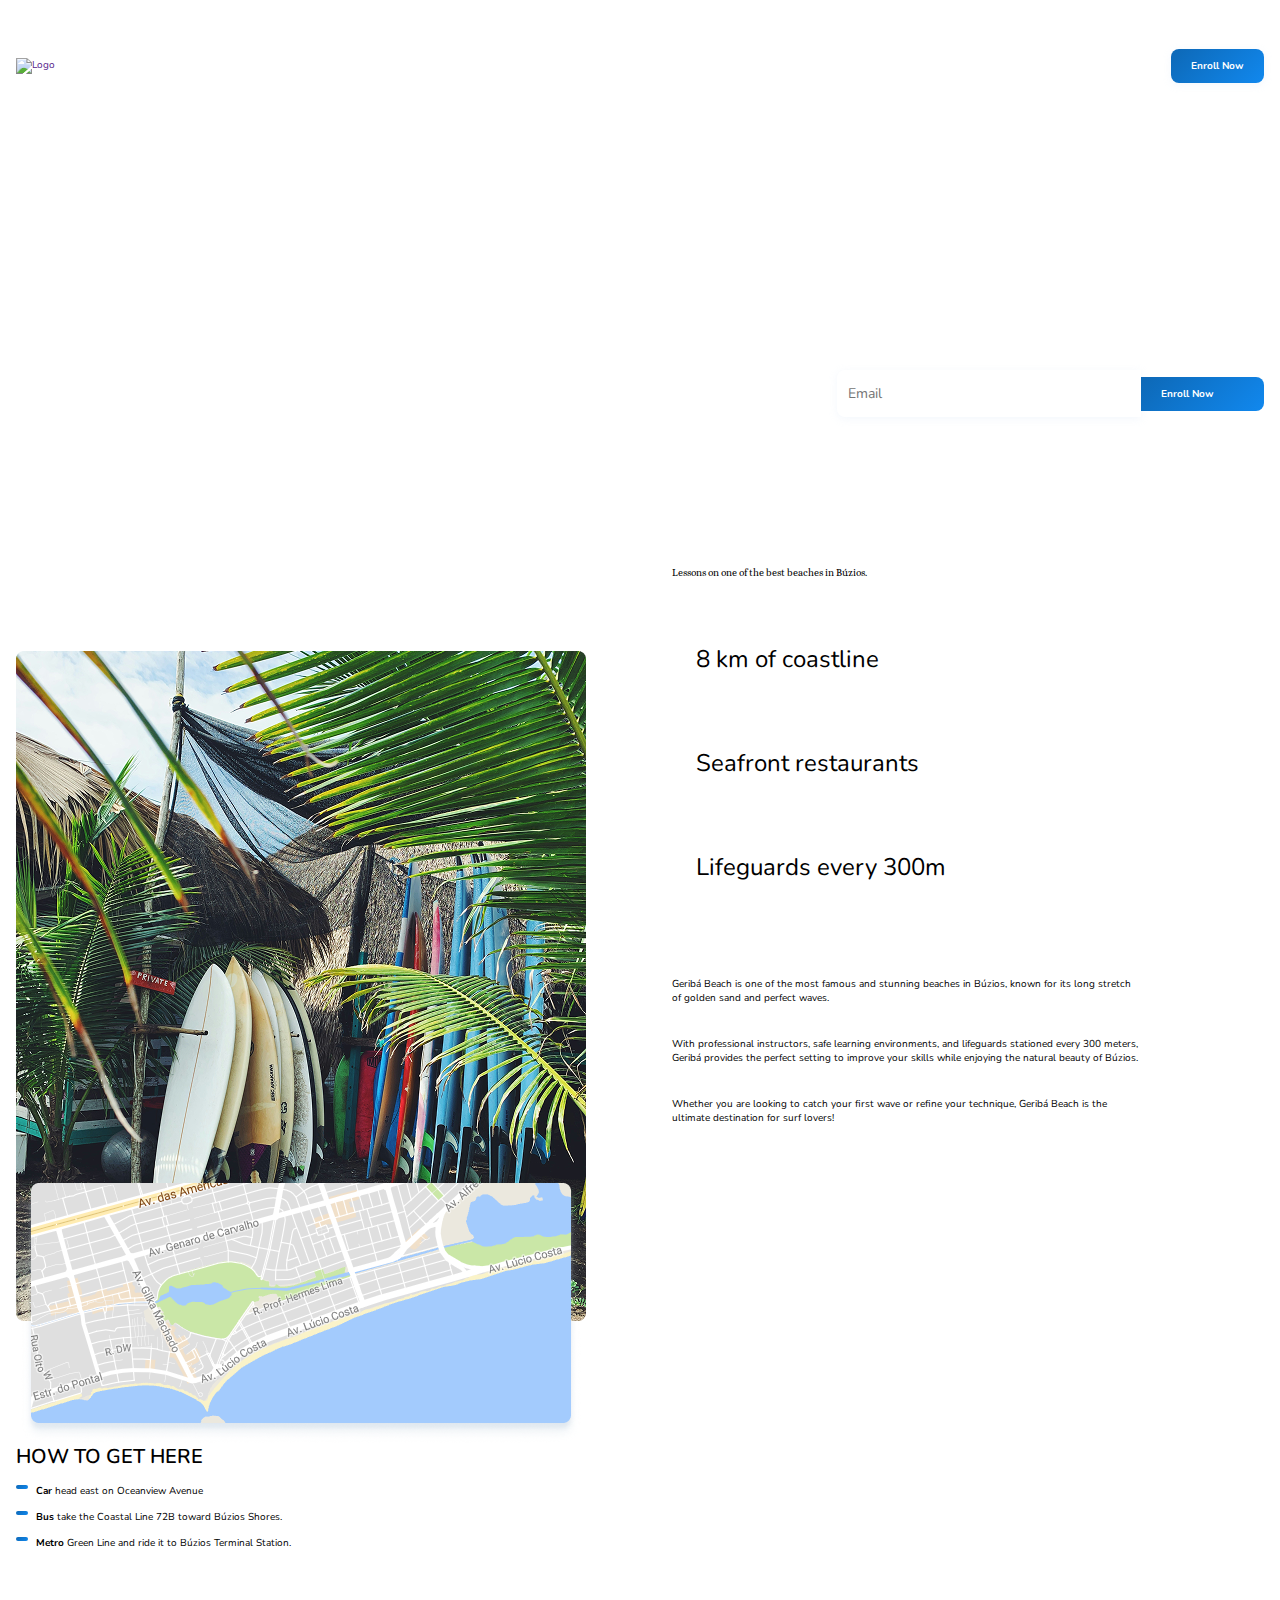
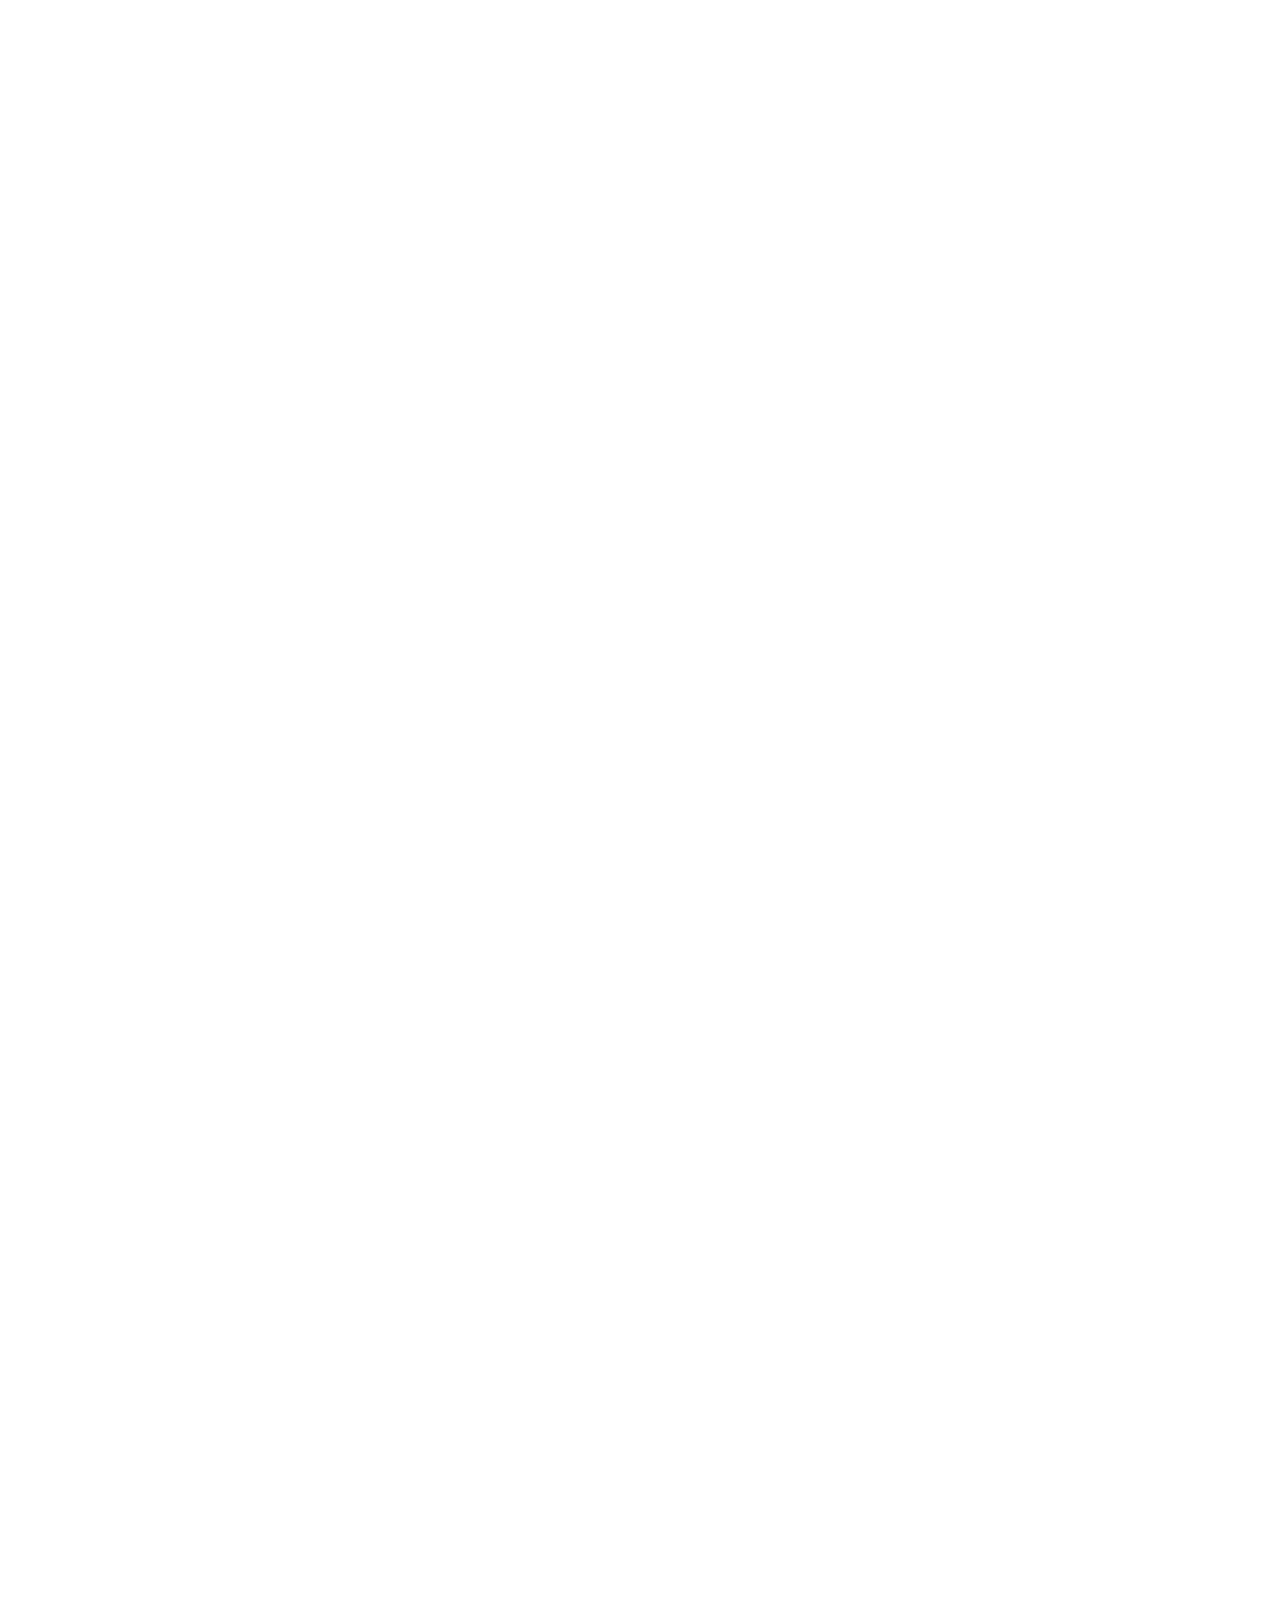
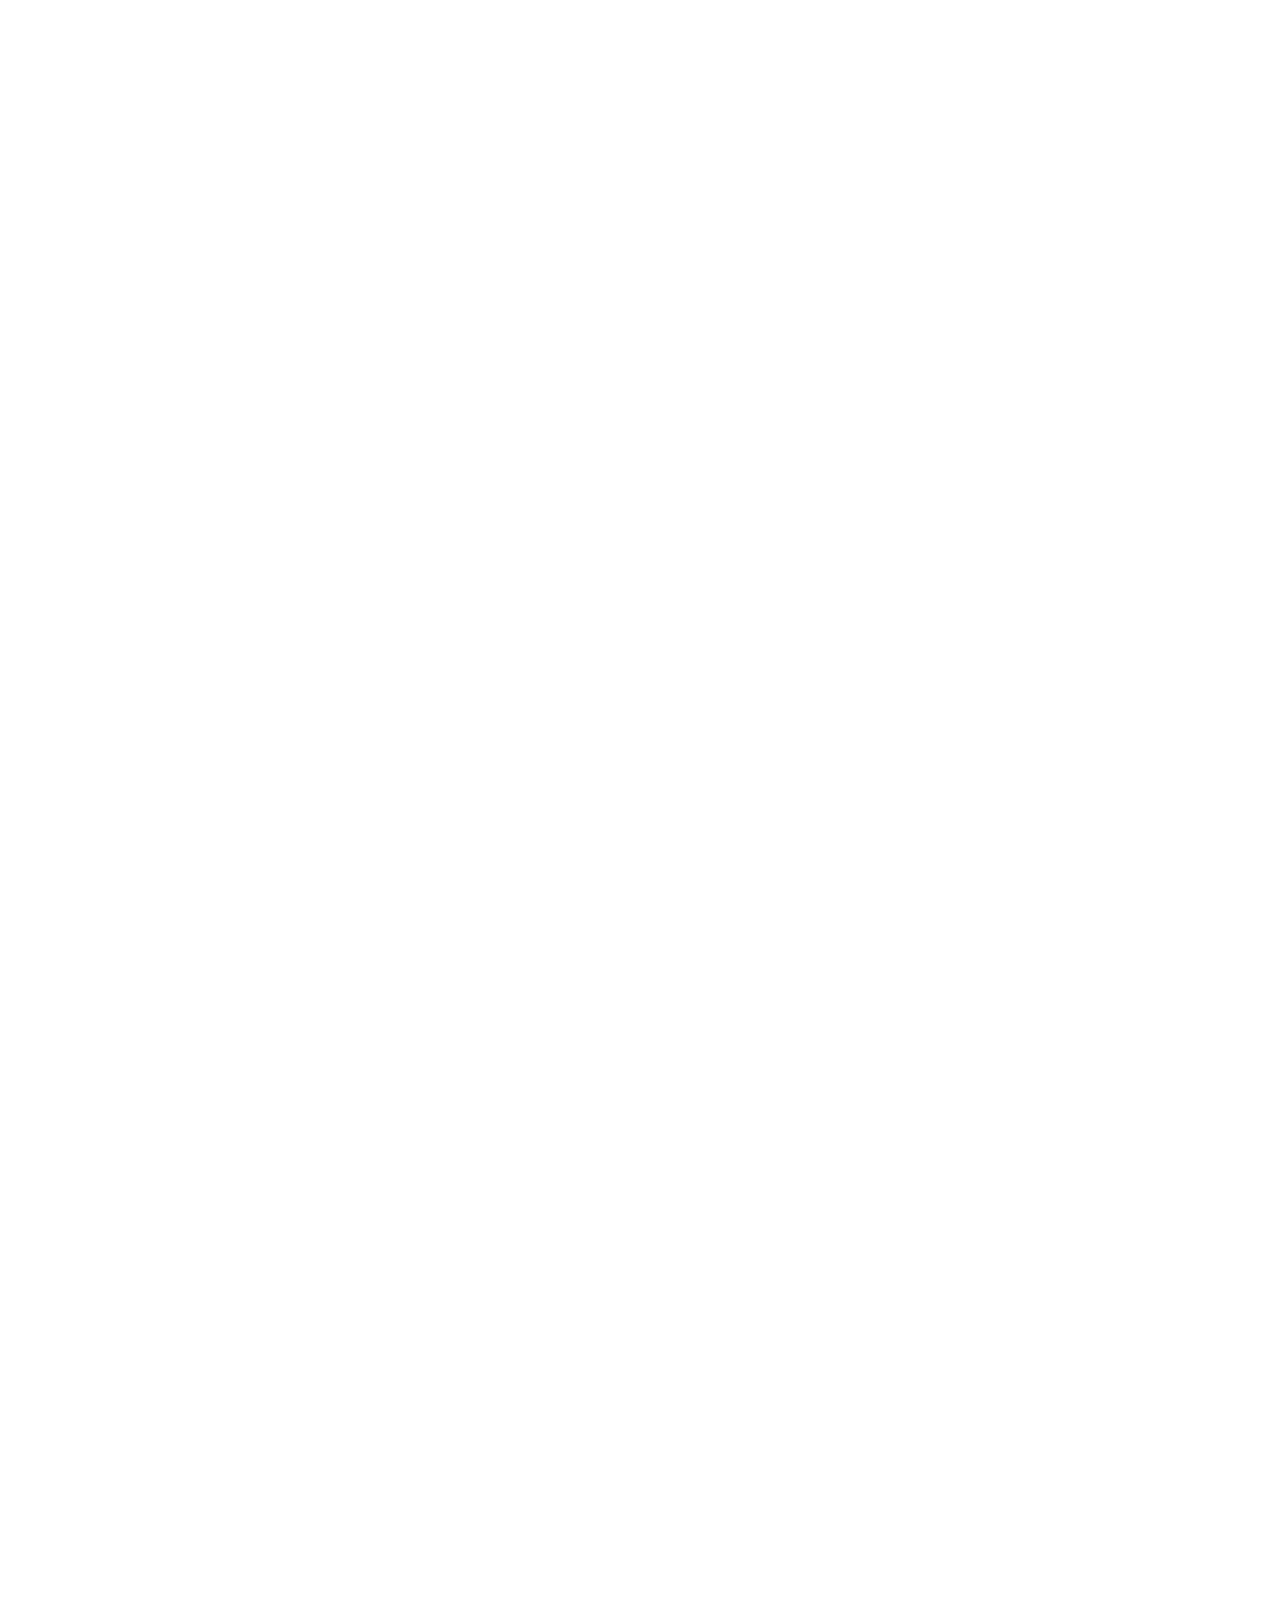
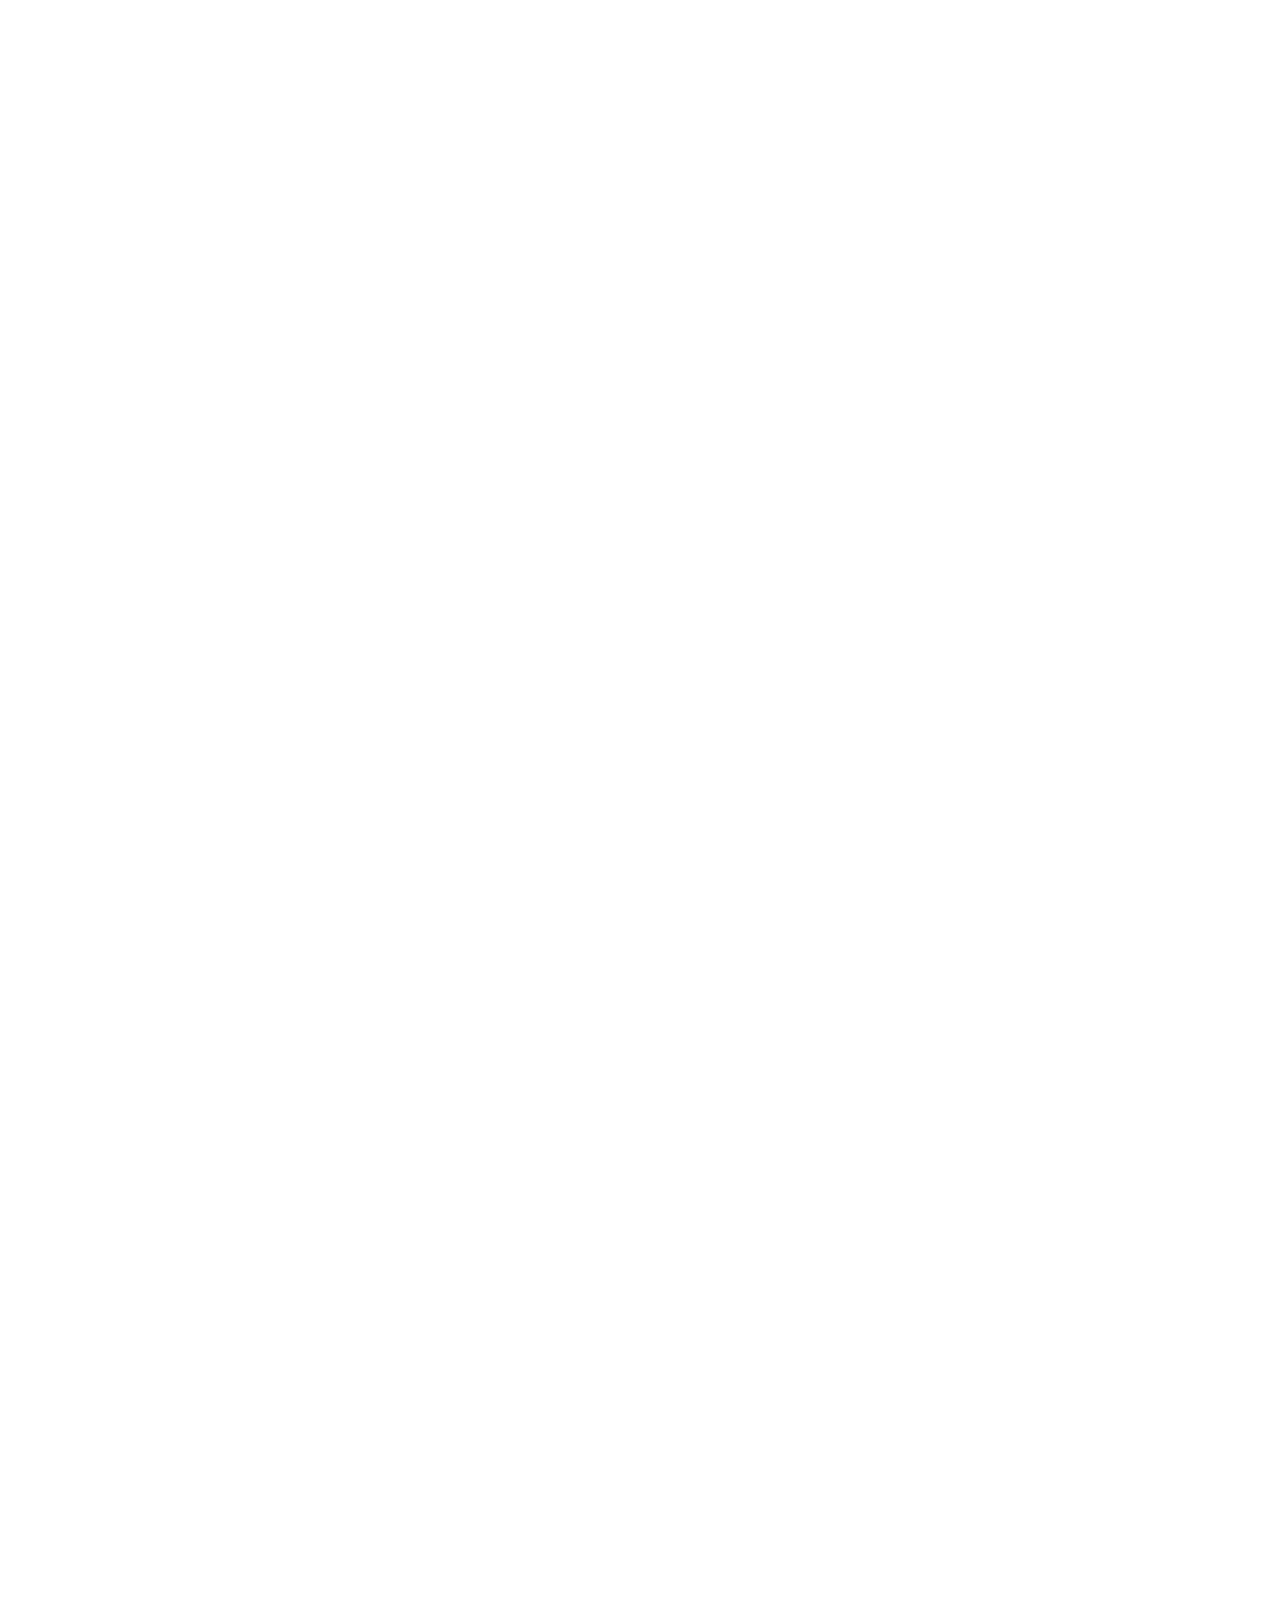
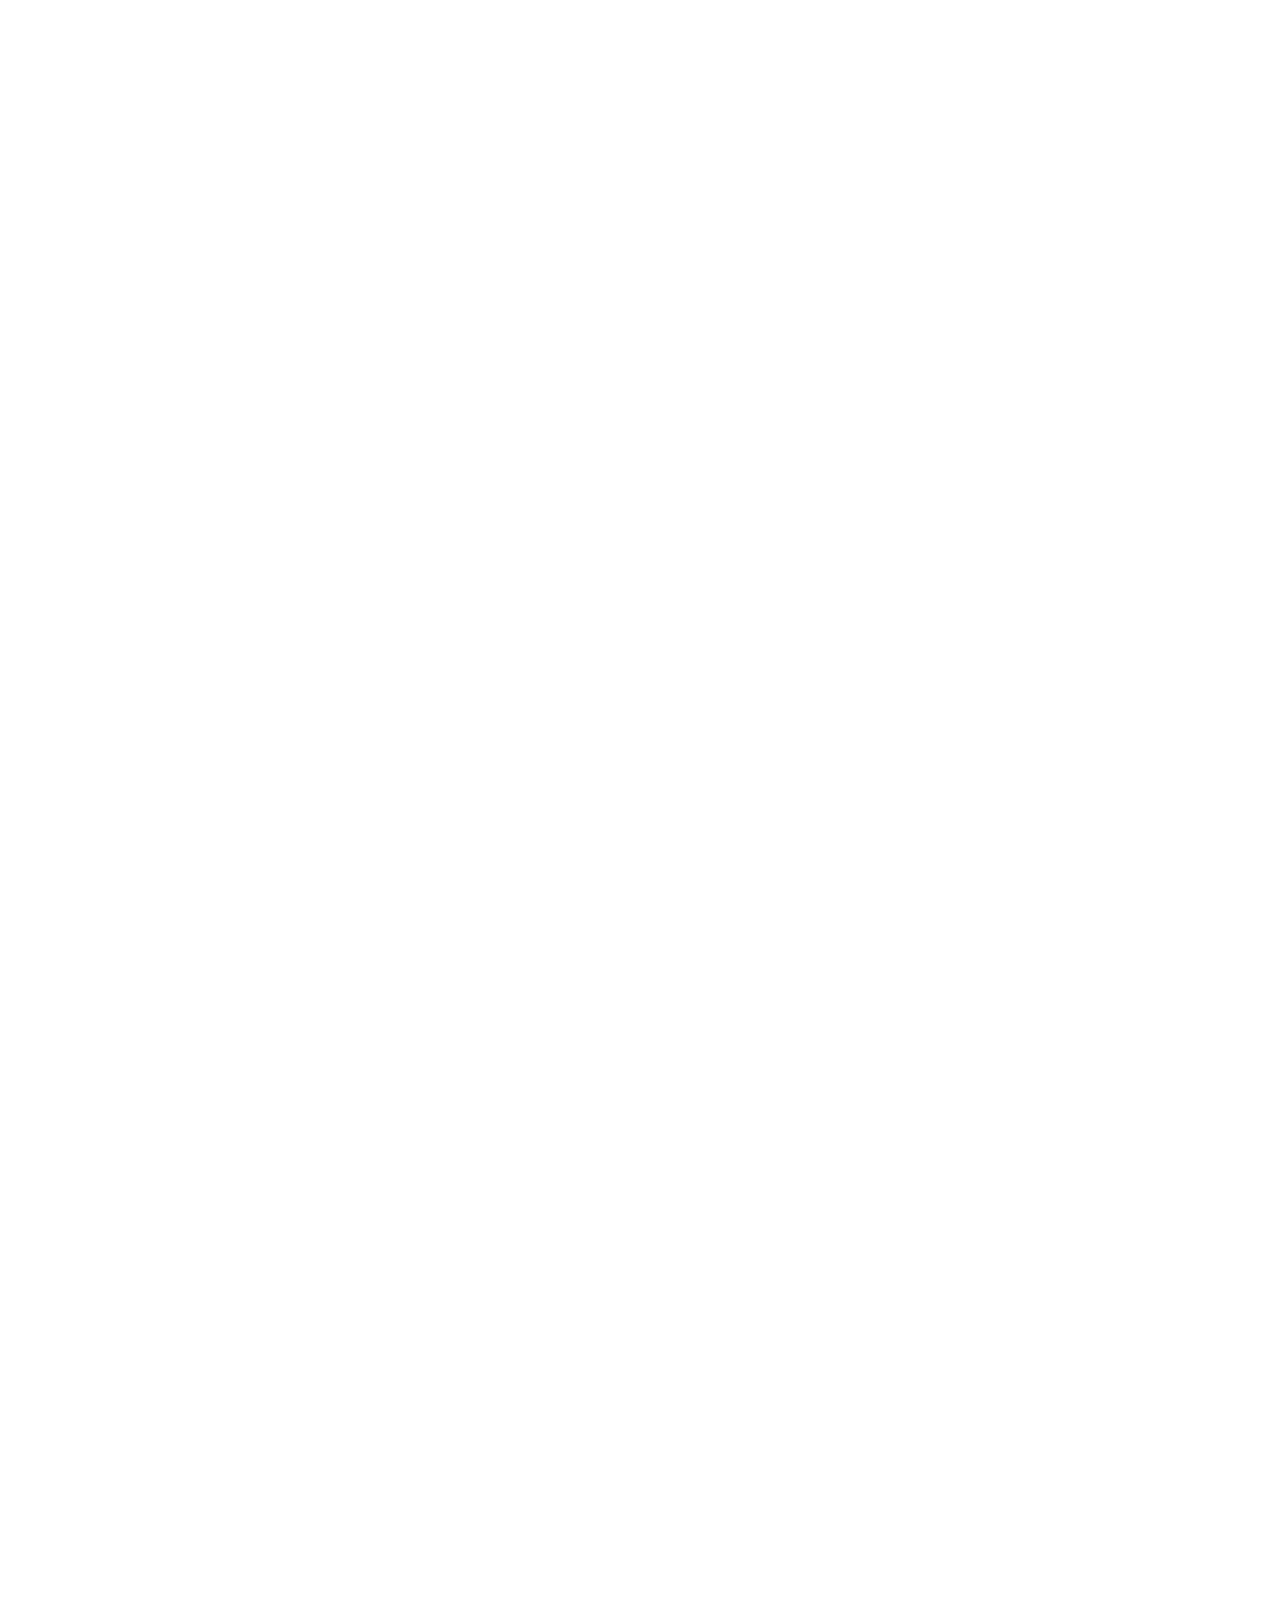
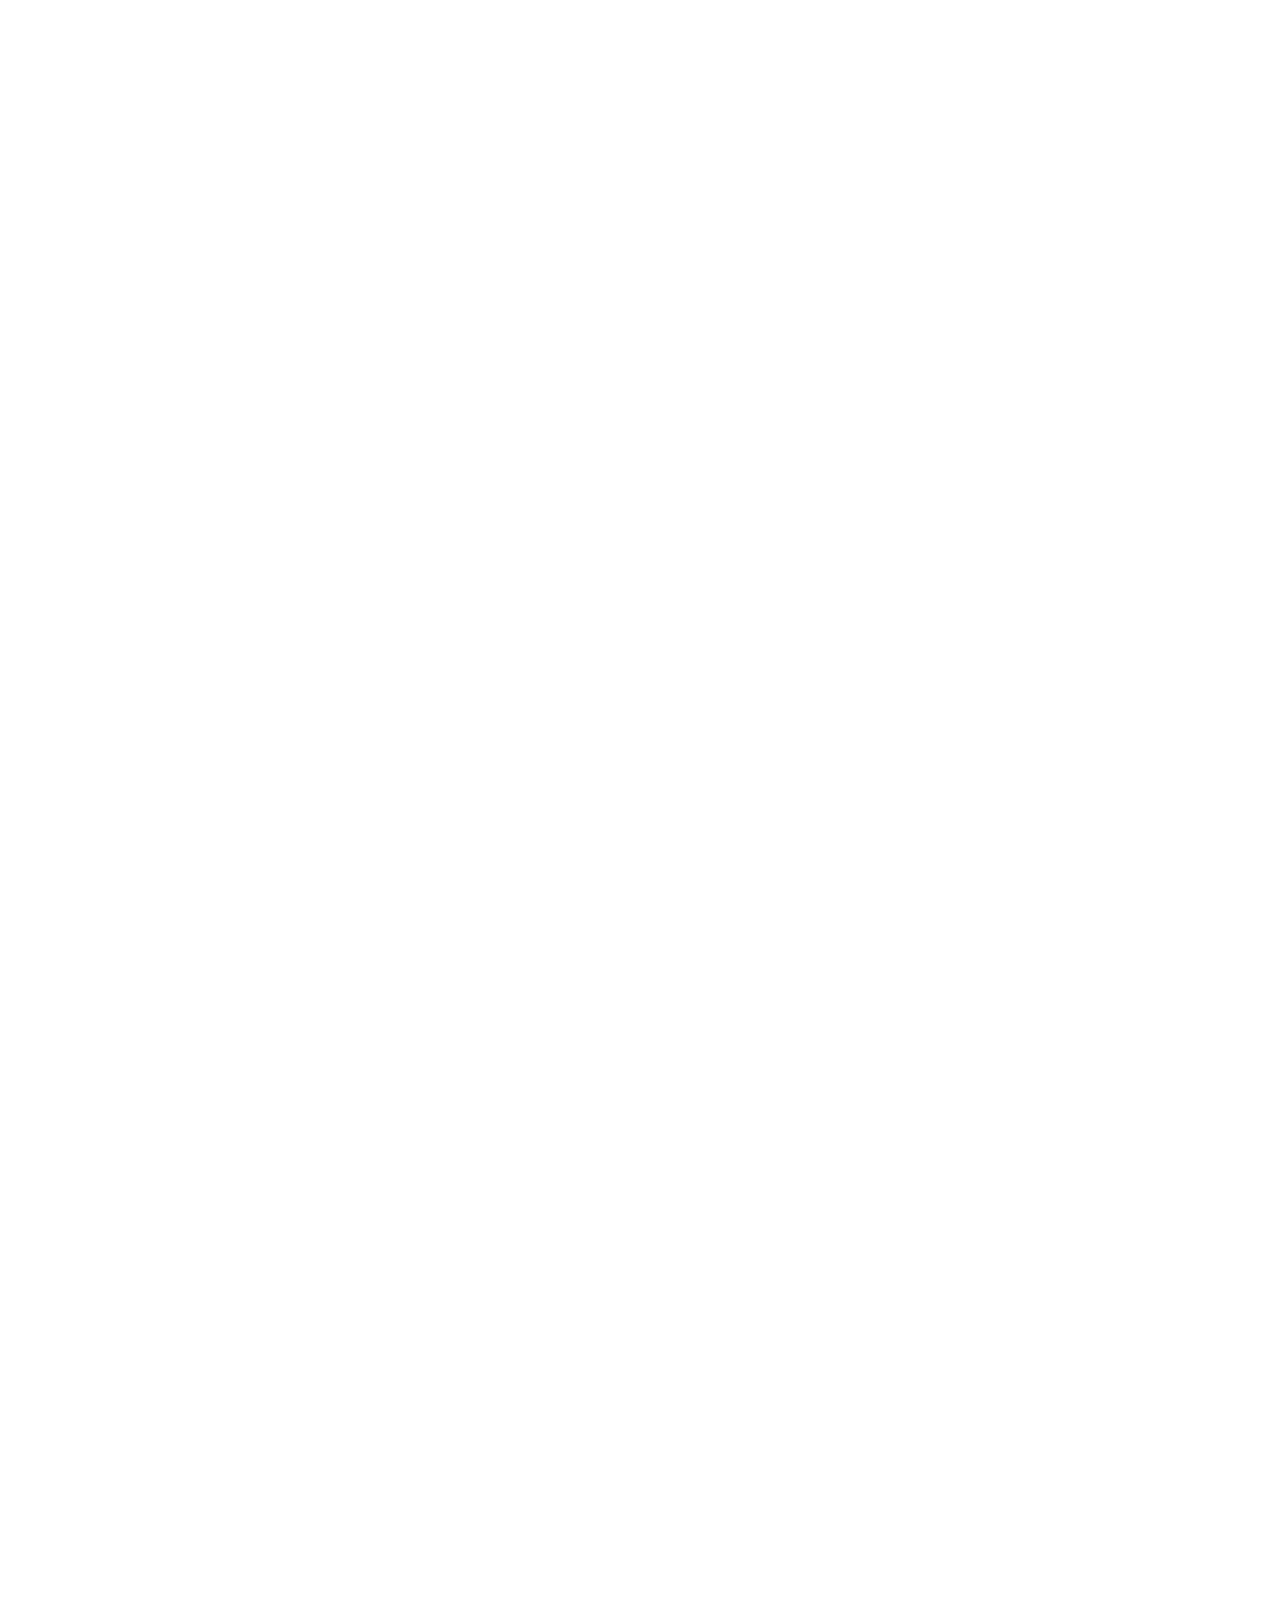
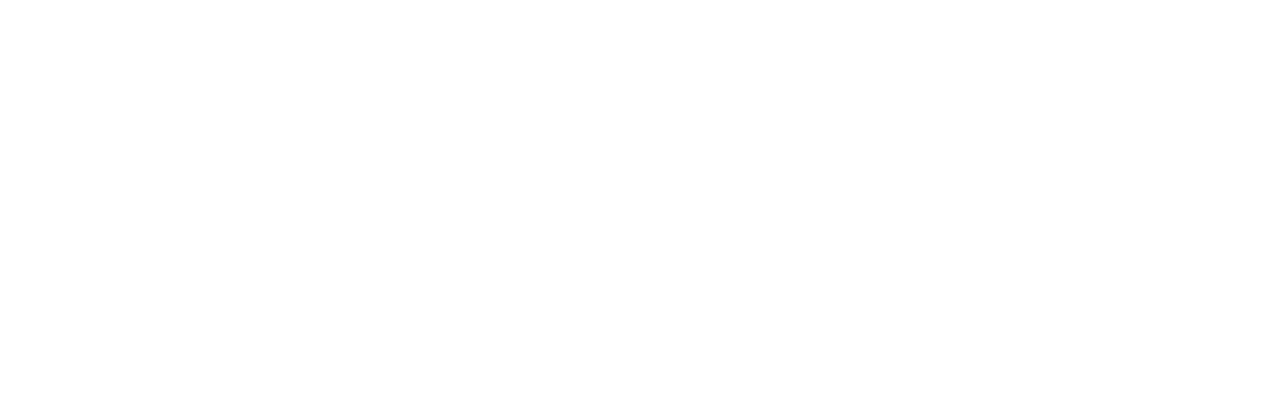
==== index.html @ 8f2e53b7 "some updates and building sections" ====
<!DOCTYPE html>
<html lang="en">

<head>
    <meta charset="UTF-8">
    <meta name="viewport" content="width=device-width, initial-scale=1.0">
    <title>SurfNest | Surf School</title>
    <link rel="preconnect" href="https://fonts.googleapis.com">
    <link rel="preconnect" href="https://fonts.gstatic.com" crossorigin>
    <link href="https://fonts.googleapis.com/css2?family=Alice&family=Nunito:ital,wght@0,200..1000;1,200..1000&display=swap" rel="stylesheet">
    <link rel="shortcut icon" href="./img/logo-only.svg" type="image/x-icon">
    <link rel="stylesheet" href="./css/style.css">
</head>

<body>
    <header>
        <div class="opn-close-bg">
            <p class="opn-close-time pdn container">Lessons at Geriba beach from Friday to Sunday, 6:00 AM to 2:00 PM</p>
        </div>
        <div class="header">
            <div class="container menu-flex">
                <a href=""><img src="./img/logo.svg" alt="Logo"></a>
                <nav class="nav">
                    <button data-menu="button" aria-expanded="false" aria-controls="menu"></button>
                    <ul data-menu="list" id="menu" class="nav-list">
                        <li><a class="nav-link" href="">Beach</a></li>
                        <li><a class="nav-link" href="">Lessons</a></li>
                        <li><a class="nav-link" href="">Contact</a></li>
                        <li><a class="btn" href="">Enroll Now</a></li>
                    </ul>
                </nav>
            </div>
        </div>
    </header>
    <main>
        <section class="bg">
            <div class="container cta pdn">
                <div>
                    <h1 class="xl-cta">Surf School</h1>
                </div>
                <div class="cta-enroll">
                    <input class="input" type="text" placeholder="Email">
                    <button class="cta-btn">Enroll Now</button>
                </div>
            </div>
        </section>

        <section>
            <div class="main container pdn">
                <div class="location">
                    <img src="./img/location.png" alt="Some boards">
                    <span class="direction">How to Get Here</span>
                    <ul class="way-to-go">
                        <li><span class="bold">Car</span> head east on Oceanview Avenue</li>
                        <li><span class="bold">Bus</span> take the Coastal Line 72B toward Búzios Shores.</li>
                        <li><span class="bold">Metro</span> Green Line and ride it to Búzios Terminal Station.</li>
                    </ul>
                </div>

                <div class="content">
                    <h2 class="xl-content"><span class="xl-dec">Lessons</span> on one of the best beaches in <span class="xl-dec">Búzios</span>.</h2>
                    <ul class="way-to-go gap">
                        <li class="list-icon">8 km of coastline</li>
                        <li class="list-icon">Seafront restaurants</li>
                        <li class="list-icon">Lifeguards every 300m</li>
                    </ul>
                    <p class="content-p">Geribá Beach is one of the most famous and stunning beaches in Búzios, known for its long stretch of golden sand and perfect waves.</p>

                    <p class="content-p"> With professional instructors, safe learning environments, and lifeguards stationed every 300 meters, Geribá provides the perfect setting to improve your skills while enjoying the natural beauty of Búzios.</p>

                    <p class="content-p">Whether you are looking to catch your first wave or refine your technique, Geribá Beach is the ultimate destination for surf lovers! </p>
                </div>

            </div>
        </section>
    </main>

    <script src="./javaScript/script.js"></script>
</body>

</html>
---- css/style.css ----
@import url("./root.css");
@import url("./global.css");
@import url("./header.css");
@import url("./cta.css");
@import url("./main.css");
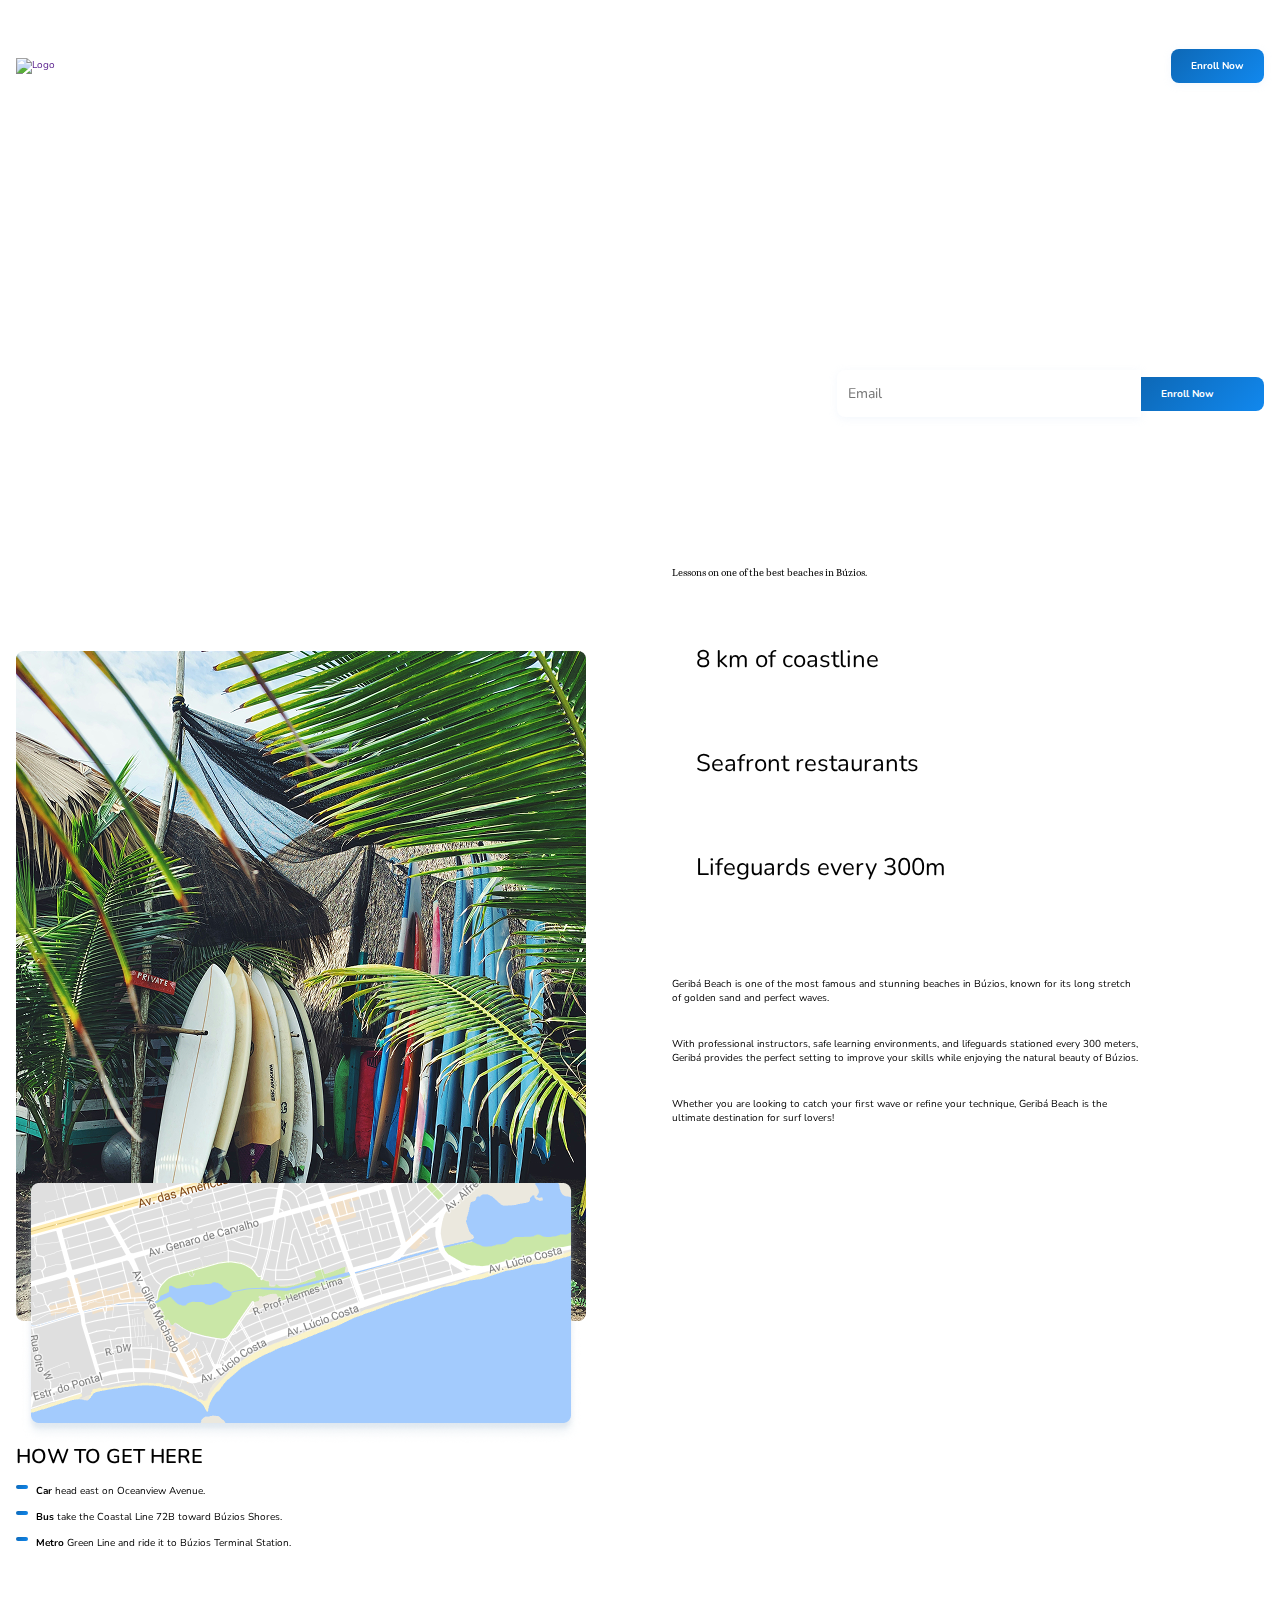
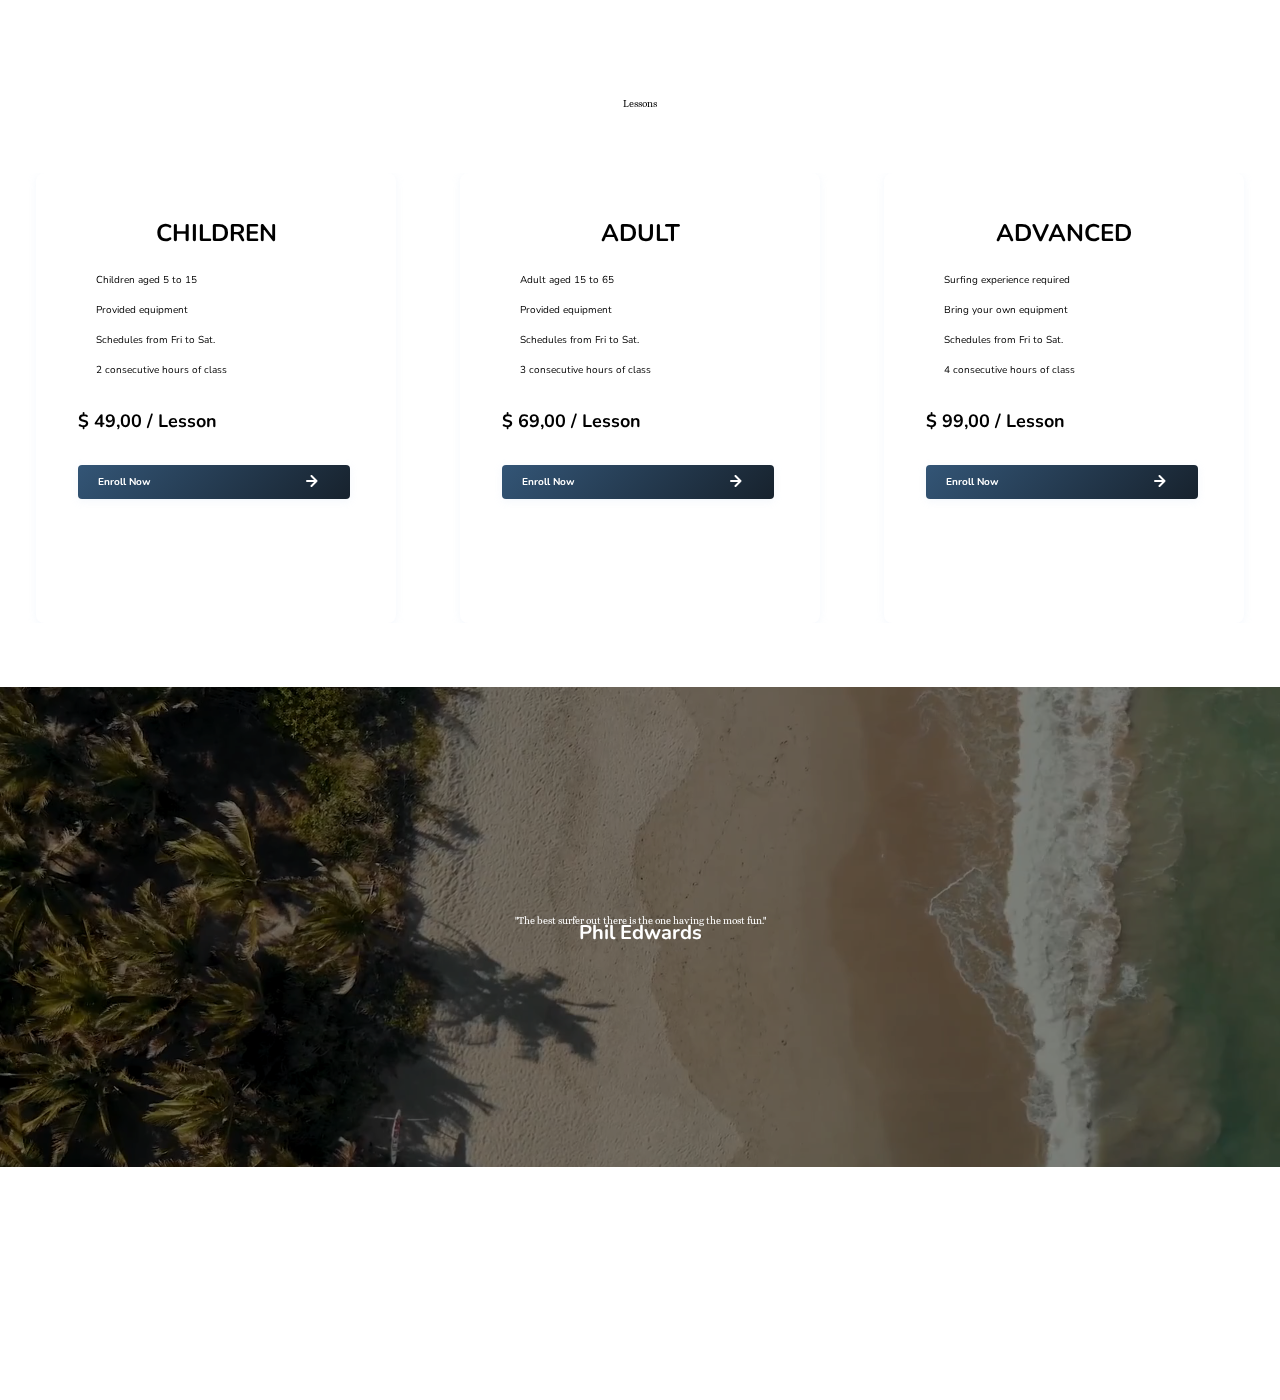
==== commit 001287bf: "some updates and building sections" ====
--- a/index.html
+++ b/index.html
@@ -51,7 +51,7 @@
                     <img src="./img/location.png" alt="Some boards">
                     <span class="direction">How to Get Here</span>
                     <ul class="way-to-go">
-                        <li><span class="bold">Car</span> head east on Oceanview Avenue</li>
+                        <li><span class="bold">Car</span> head east on Oceanview Avenue.</li>
                         <li><span class="bold">Bus</span> take the Coastal Line 72B toward Búzios Shores.</li>
                         <li><span class="bold">Metro</span> Green Line and ride it to Búzios Terminal Station.</li>
                     </ul>
@@ -73,6 +73,69 @@
 
             </div>
         </section>
+
+        <section class="sub-bg">
+            <h2 class="xl-sub pdn">Lessons</h2>
+            <div class="container sub pdn">
+
+                <div class="enroll-sub">
+                    <h4 class="m-sub">Children</h4>
+                    <ul class="list-sub">
+                        <li>Children aged 5 to 15</li>
+                        <li>Provided equipment</li>
+                        <li>Schedules from Fri to Sat.</li>
+                        <li>2 consecutive hours of class</li>
+                    </ul>
+                    <span class="price-sub">$ 49,00 / Lesson</span>
+                    <a class="btn-sub" href="">Enroll Now</a>
+                </div>
+
+                <div class="enroll-sub">
+                    <h4 class="m-sub">Adult</h4>
+                    <ul class="list-sub">
+                        <li>Adult aged 15 to 65</li>
+                        <li>Provided equipment</li>
+                        <li>Schedules from Fri to Sat.</li>
+                        <li>3 consecutive hours of class</li>
+                    </ul>
+                    <span class="price-sub">$ 69,00 / Lesson</span>
+                    <a class="btn-sub" href="">Enroll Now</a>
+                </div>
+
+
+                <div class="enroll-sub">
+                    <h4 class="m-sub">Advanced</h4>
+                    <ul class="list-sub">
+                        <li>Surfing experience required</li>
+                        <li>Bring your own equipment</li>
+                        <li>Schedules from Fri to Sat.</li>
+                        <li>4 consecutive hours of class</li>
+                    </ul>
+                    <span class="price-sub">$ 99,00 / Lesson</span>
+                    <a class="btn-sub" href="">Enroll Now</a>
+                </div>
+
+            </div>
+        </section>
+
+        <section class="video">
+            <div class="message">
+                <blockquote class="message-p">
+                    "The best surfer out there is the one having the most fun."
+                    <footer class="autor">
+                        Phil Edwards
+                    </footer>
+                </blockquote>
+            </div>
+            <div class="bg-video">
+                <video class="video-content" autoplay muted loop>
+                    <source src="./img/wave-bg.mp4" type="video/mp4">
+                    Your browser does not support the video tag.
+                </video>
+        </section>
+
+
+
     </main>
 
     <script src="./javaScript/script.js"></script>
--- a/css/style.css
+++ b/css/style.css
@@ -3,3 +3,5 @@
 @import url("./header.css");
 @import url("./cta.css");
 @import url("./main.css");
+@import url("./sub.css");
+@import url("./video.css");
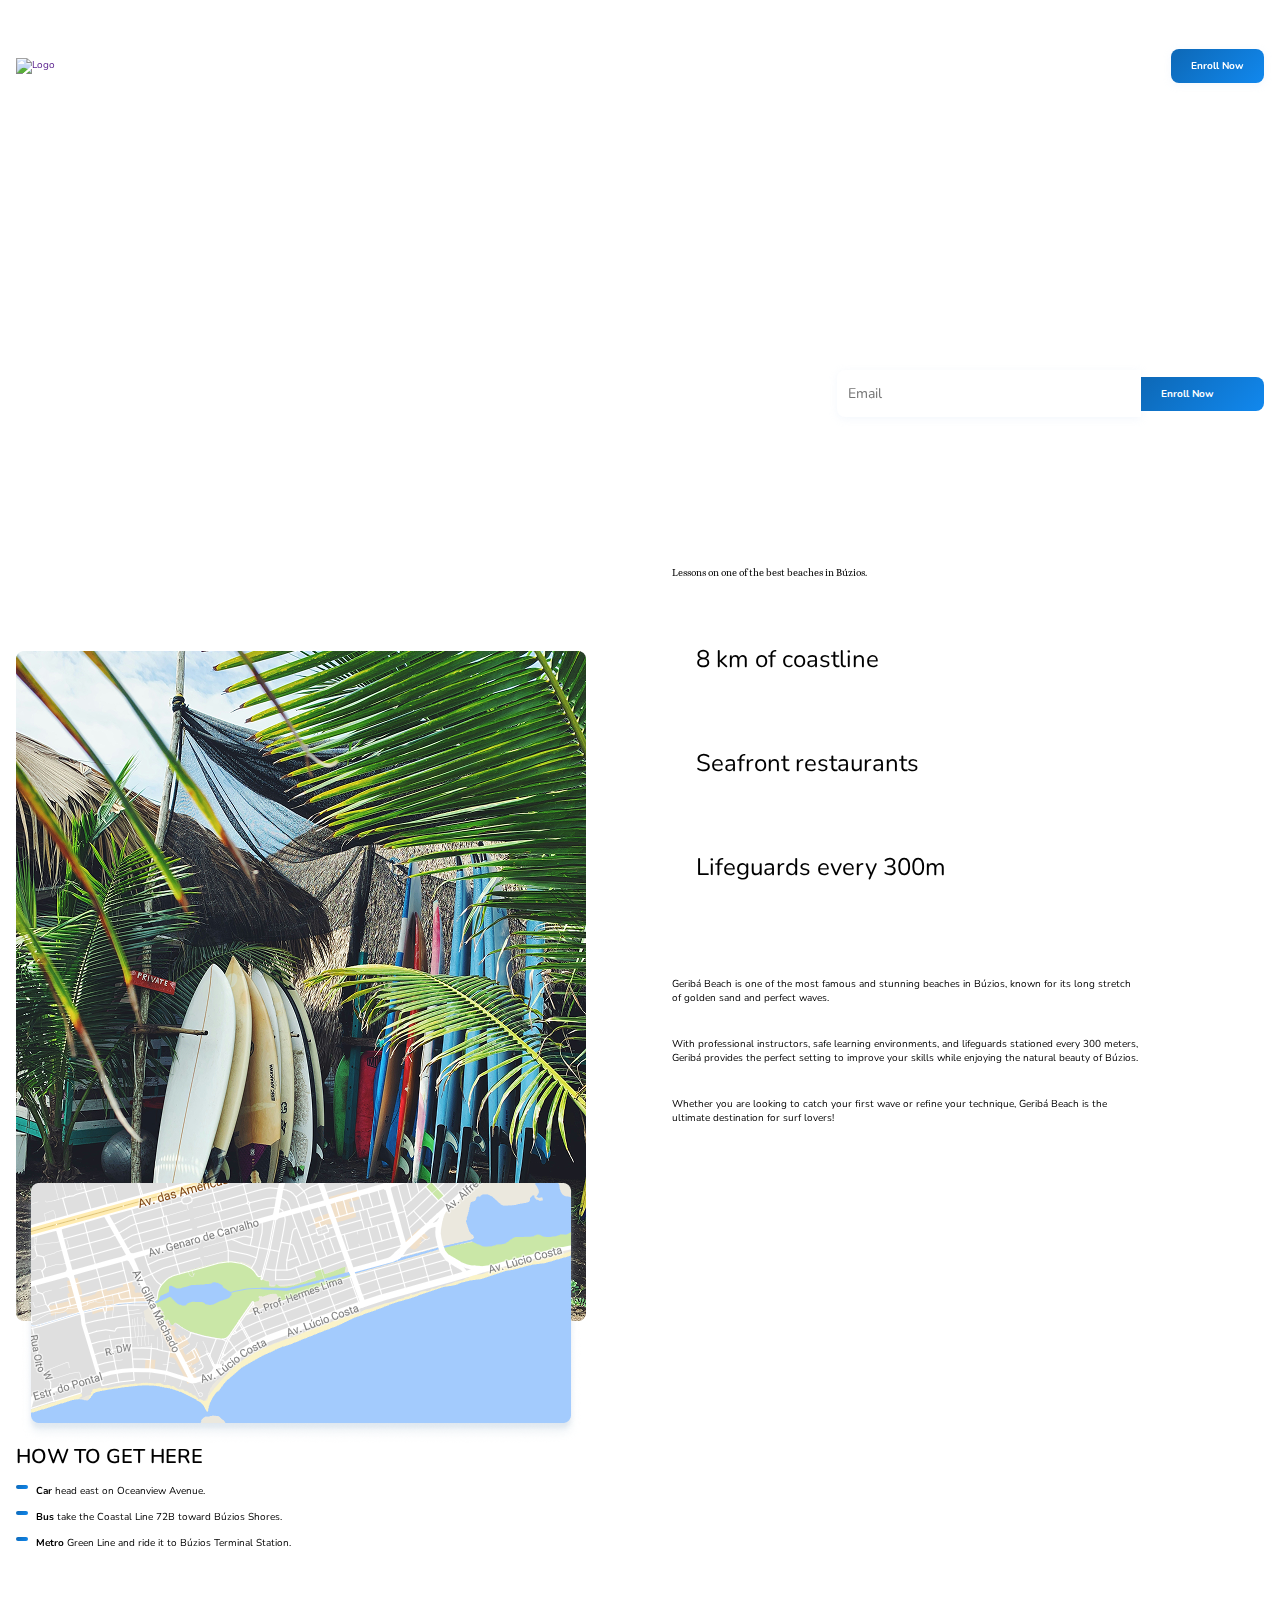
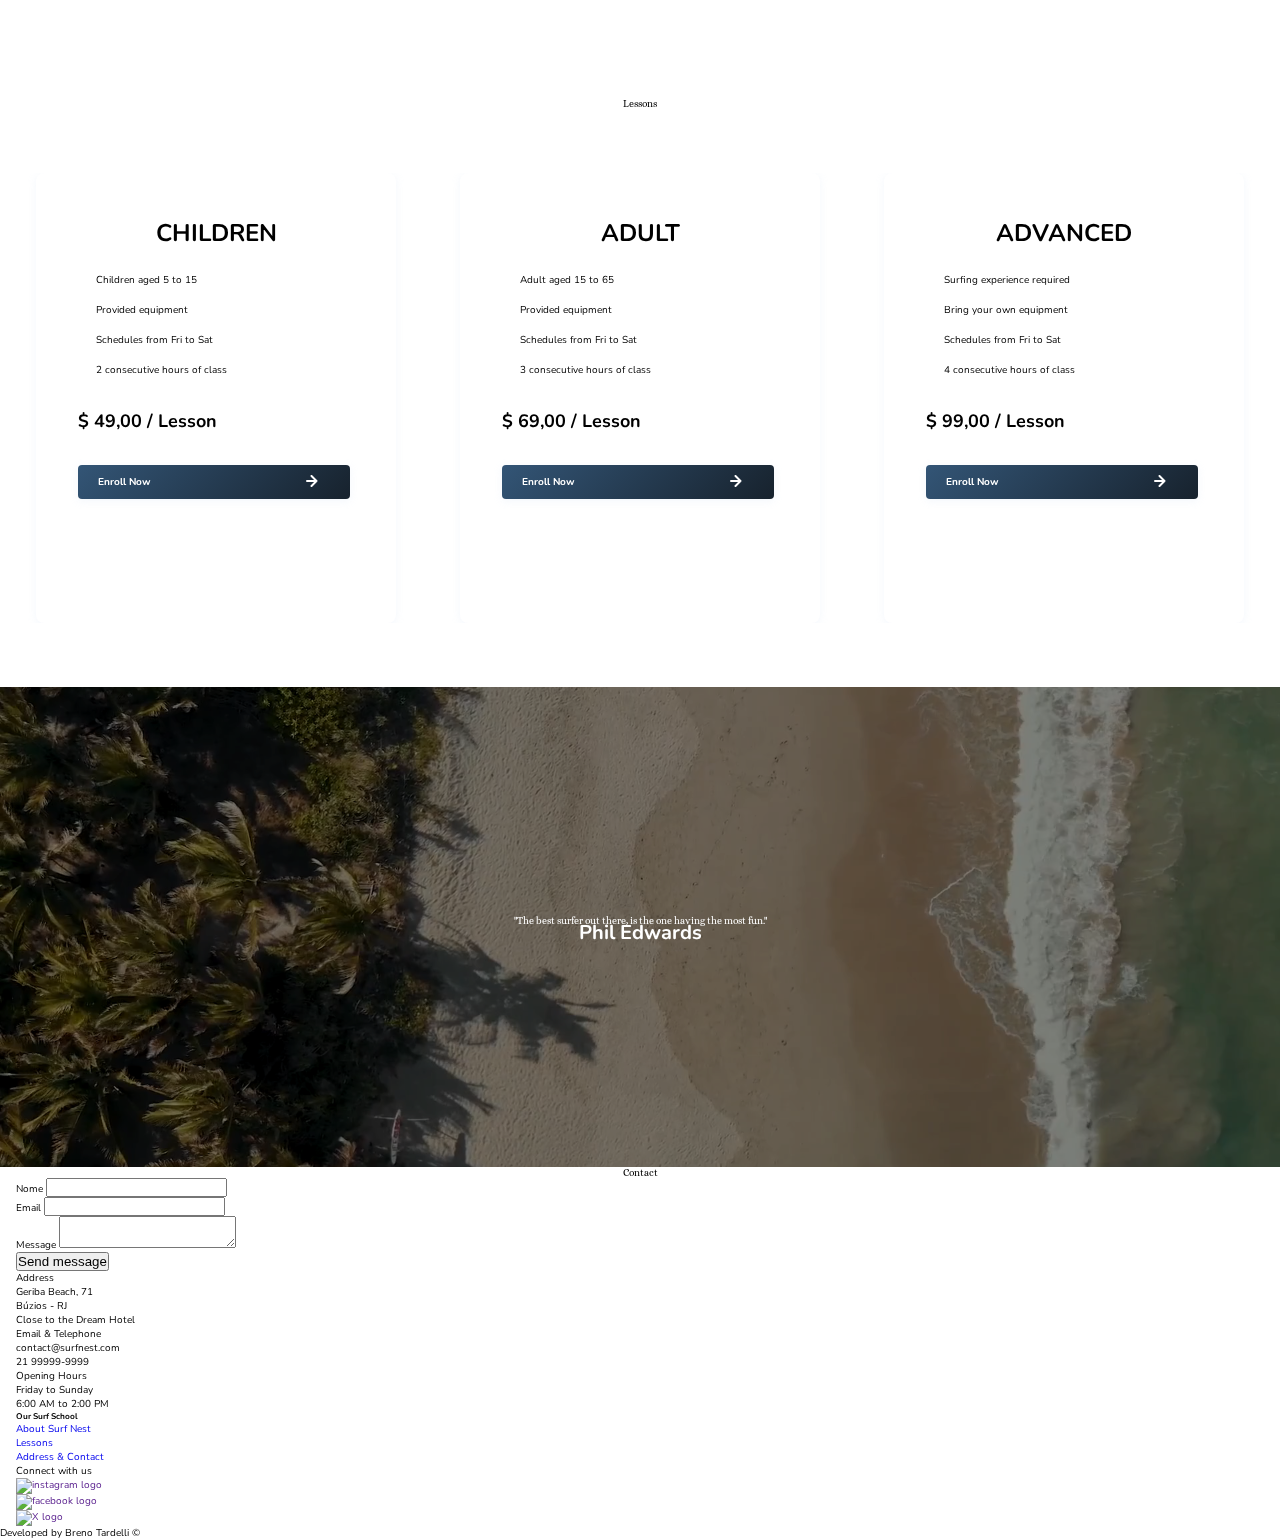
==== commit 282d12e0: "footer nav updated" ====
--- a/index.html
+++ b/index.html
@@ -20,12 +20,12 @@
         <div class="header">
             <div class="container menu-flex">
                 <a href=""><img src="./img/logo.svg" alt="Logo"></a>
-                <nav class="nav">
-                    <button data-menu="button" aria-expanded="false" aria-controls="menu"></button>
-                    <ul data-menu="list" id="menu" class="nav-list">
-                        <li><a class="nav-link" href="">Beach</a></li>
-                        <li><a class="nav-link" href="">Lessons</a></li>
-                        <li><a class="nav-link" href="">Contact</a></li>
+                <nav class="nav js-menu">
+                    <button class="btn-hamb"></button>
+                    <ul id="menu" class="nav-list">
+                        <li><a class="nav-link" href="#beach">Beach</a></li>
+                        <li><a class="nav-link" href="#lessons">Lessons</a></li>
+                        <li><a class="nav-link" href="#contact">Contact</a></li>
                         <li><a class="btn" href="">Enroll Now</a></li>
                     </ul>
                 </nav>
@@ -57,7 +57,7 @@
                     </ul>
                 </div>
 
-                <div class="content">
+                <div class="content" id="beach">
                     <h2 class="xl-content"><span class="xl-dec">Lessons</span> on one of the best beaches in <span class="xl-dec">Búzios</span>.</h2>
                     <ul class="way-to-go gap">
                         <li class="list-icon">8 km of coastline</li>
@@ -74,7 +74,7 @@
             </div>
         </section>
 
-        <section class="sub-bg">
+        <section class="sub-bg" id="lessons">
             <h2 class="xl-sub pdn">Lessons</h2>
             <div class="container sub pdn">
 
@@ -83,7 +83,7 @@
                     <ul class="list-sub">
                         <li>Children aged 5 to 15</li>
                         <li>Provided equipment</li>
-                        <li>Schedules from Fri to Sat.</li>
+                        <li>Schedules from Fri to Sat</li>
                         <li>2 consecutive hours of class</li>
                     </ul>
                     <span class="price-sub">$ 49,00 / Lesson</span>
@@ -95,7 +95,7 @@
                     <ul class="list-sub">
                         <li>Adult aged 15 to 65</li>
                         <li>Provided equipment</li>
-                        <li>Schedules from Fri to Sat.</li>
+                        <li>Schedules from Fri to Sat</li>
                         <li>3 consecutive hours of class</li>
                     </ul>
                     <span class="price-sub">$ 69,00 / Lesson</span>
@@ -108,7 +108,7 @@
                     <ul class="list-sub">
                         <li>Surfing experience required</li>
                         <li>Bring your own equipment</li>
-                        <li>Schedules from Fri to Sat.</li>
+                        <li>Schedules from Fri to Sat</li>
                         <li>4 consecutive hours of class</li>
                     </ul>
                     <span class="price-sub">$ 99,00 / Lesson</span>
@@ -121,7 +121,7 @@
         <section class="video">
             <div class="message">
                 <blockquote class="message-p">
-                    "The best surfer out there is the one having the most fun."
+                    "The best surfer out there, is the one having the most fun."
                     <footer class="autor">
                         Phil Edwards
                     </footer>
@@ -134,9 +134,105 @@
                 </video>
         </section>
 
-
+        <section class="contact container pdn" id="contact">
+            <h2 class="xl-sub">Contact</h2>
+            <div class="contact-grid">
+
+                <div class="form">
+                    <form action="" id="form">
+
+                        <div class="margin-b">
+                            <label for="name">Nome</label>
+                            <input type="text" id="name" name="name" required>
+                        </div>
+
+                        <div class="margin-b">
+                            <label for="email">Email</label>
+                            <input type="email" id="email" name="email" required>
+                        </div>
+
+                        <div class="margin-b">
+                            <label for="message">Message</label>
+                            <textarea id="message" name="message" required></textarea>
+                        </div>
+                        <button class="btn-form" type="submit">Send message</button>
+                    </form>
+                </div>
+
+                <div class="info">
+
+                    <div class="contact-info">
+                        <p class="contact-p a-dec">Address</p>
+                        <ul class="contact-list">
+                            <li>Geriba Beach, 71</li>
+                            <li>Búzios - RJ</li>
+                            <li>Close to the Dream Hotel</li>
+                        </ul>
+                    </div>
+
+
+
+                    <div class="contact-info">
+                        <p class="contact-p e-dec">Email & Telephone</p>
+                        <ul class="contact-list">
+                            <li>contact@surfnest.com</li>
+                            <li>21 99999-9999</li>
+                        </ul>
+                    </div>
+
+
+                    <div class="contact-info">
+                        <p class="contact-p t-dec">Opening Hours</p>
+                        <ul class="contact-list">
+                            <li>Friday to Sunday</li>
+                            <li>6:00 AM to 2:00 PM</li>
+                        </ul>
+                    </div>
+
+                </div>
+
+
+
+
+
+            </div>
+        </section>
 
     </main>
+
+    <footer class="footer-bg">
+        <div class="footer container pdn">
+
+            <div class="footer-desc">
+                <h5 class="desc-m">Our Surf School</h5>
+                <nav class="js-menu">
+                    <ul class="desc-flex">
+                        <li><a class="desc-link" href="#beach">About Surf Nest</a></li>
+                        <li><a class="desc-link" href="#lessons">Lessons</a></li>
+                        <li><a class="desc-link" href="#contact">Address & Contact</a></li>
+                    </ul>
+                </nav>
+            </div>
+
+
+
+            <div class="logos-flex">
+                <div>
+                    <p class="desc-m">Connect with us</p>
+                    <div class="logo-flex">
+                        <a href=""><img src="./img/insta.svg" alt="instagram logo"></a>
+                        <a href=""><img src="./img/meta.svg" alt="facebook logo"></a>
+                        <a href=""><img src="./img/x.svg" alt="X logo"></a>
+                    </div>
+                </div>
+            </div>
+
+        </div>
+        <div class="container dev-flex">
+            <a href=""><img src="./img/logo-footer.svg" alt=""></a>
+            <p class="dev-name">Developed by Breno Tardelli ©</p>
+        </div>
+    </footer>
 
     <script src="./javaScript/script.js"></script>
 </body>
--- a/css/style.css
+++ b/css/style.css
@@ -5,3 +5,4 @@
 @import url("./main.css");
 @import url("./sub.css");
 @import url("./video.css");
+@import url("./contact.css");
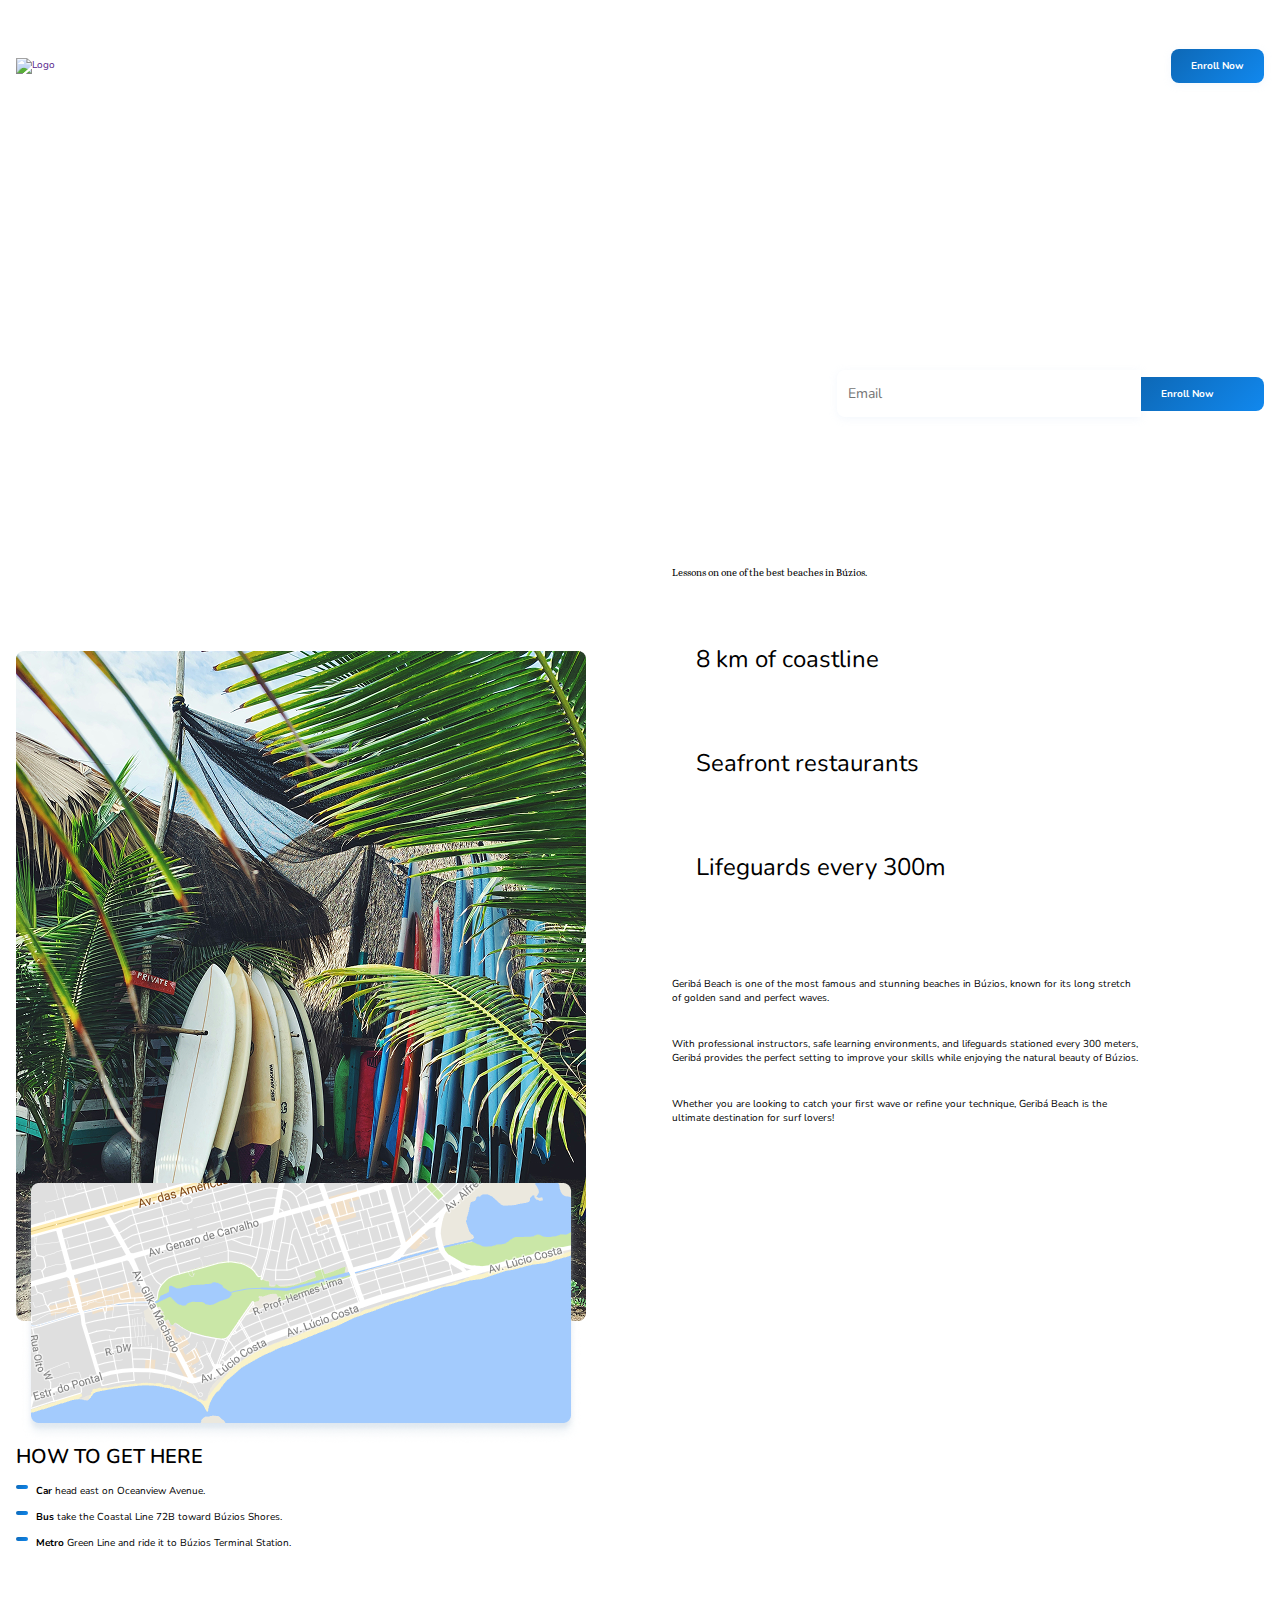
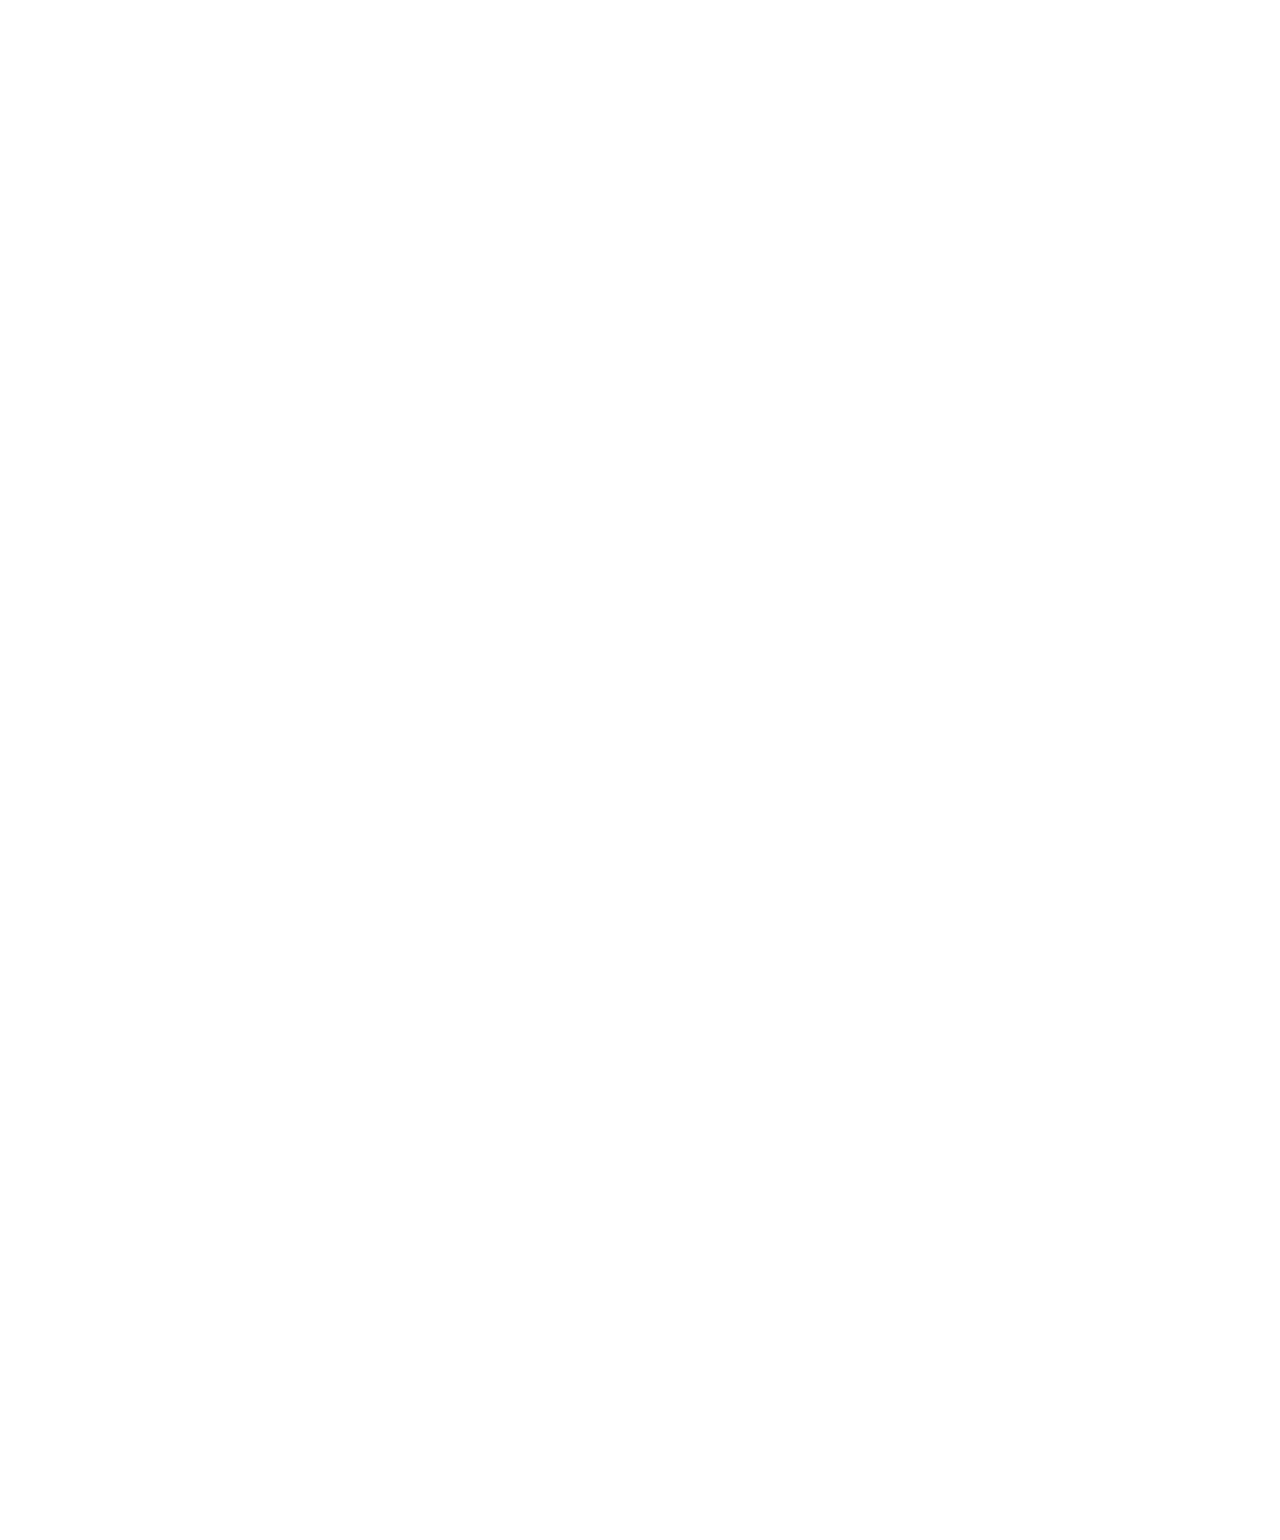
==== commit 2aba0895: "animation on scroll added" ====
--- a/index.html
+++ b/index.html
@@ -74,7 +74,7 @@
             </div>
         </section>
 
-        <section class="sub-bg" id="lessons">
+        <section class="sub-bg anima-scroll" id="lessons">
             <h2 class="xl-sub pdn">Lessons</h2>
             <div class="container sub pdn">
 
@@ -118,7 +118,7 @@
             </div>
         </section>
 
-        <section class="video">
+        <section class="video anima-scroll">
             <div class="message">
                 <blockquote class="message-p">
                     "The best surfer out there, is the one having the most fun."
@@ -128,13 +128,13 @@
                 </blockquote>
             </div>
             <div class="bg-video">
-                <video class="video-content" autoplay muted loop>
+                <video class="video-content" autoplay muted loop playsinline>
                     <source src="./img/wave-bg.mp4" type="video/mp4">
                     Your browser does not support the video tag.
                 </video>
         </section>
 
-        <section class="contact container pdn" id="contact">
+        <section class="contact container pdn anima-scroll" id="contact">
             <h2 class="xl-sub">Contact</h2>
             <div class="contact-grid">
 
@@ -200,7 +200,7 @@
 
     </main>
 
-    <footer class="footer-bg">
+    <footer class="footer-bg anima-scroll">
         <div class="footer container pdn">
 
             <div class="footer-desc">
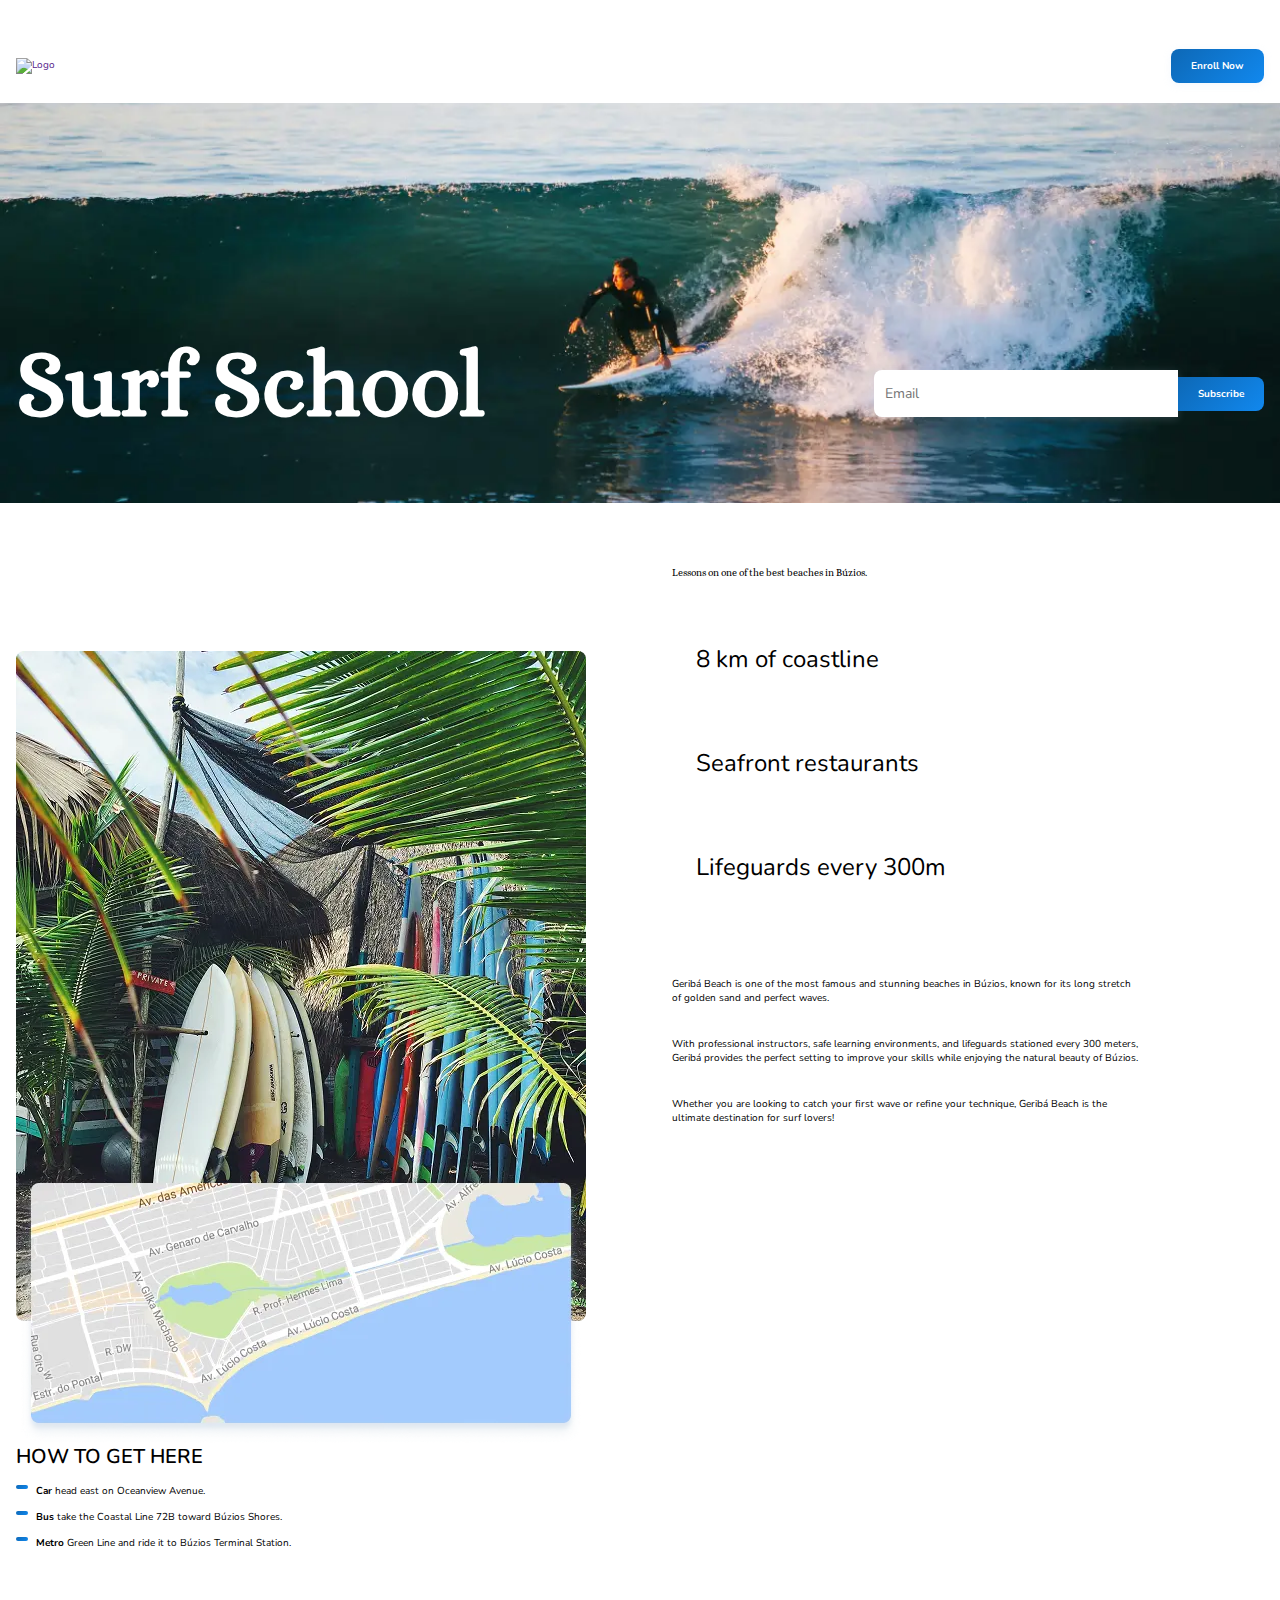
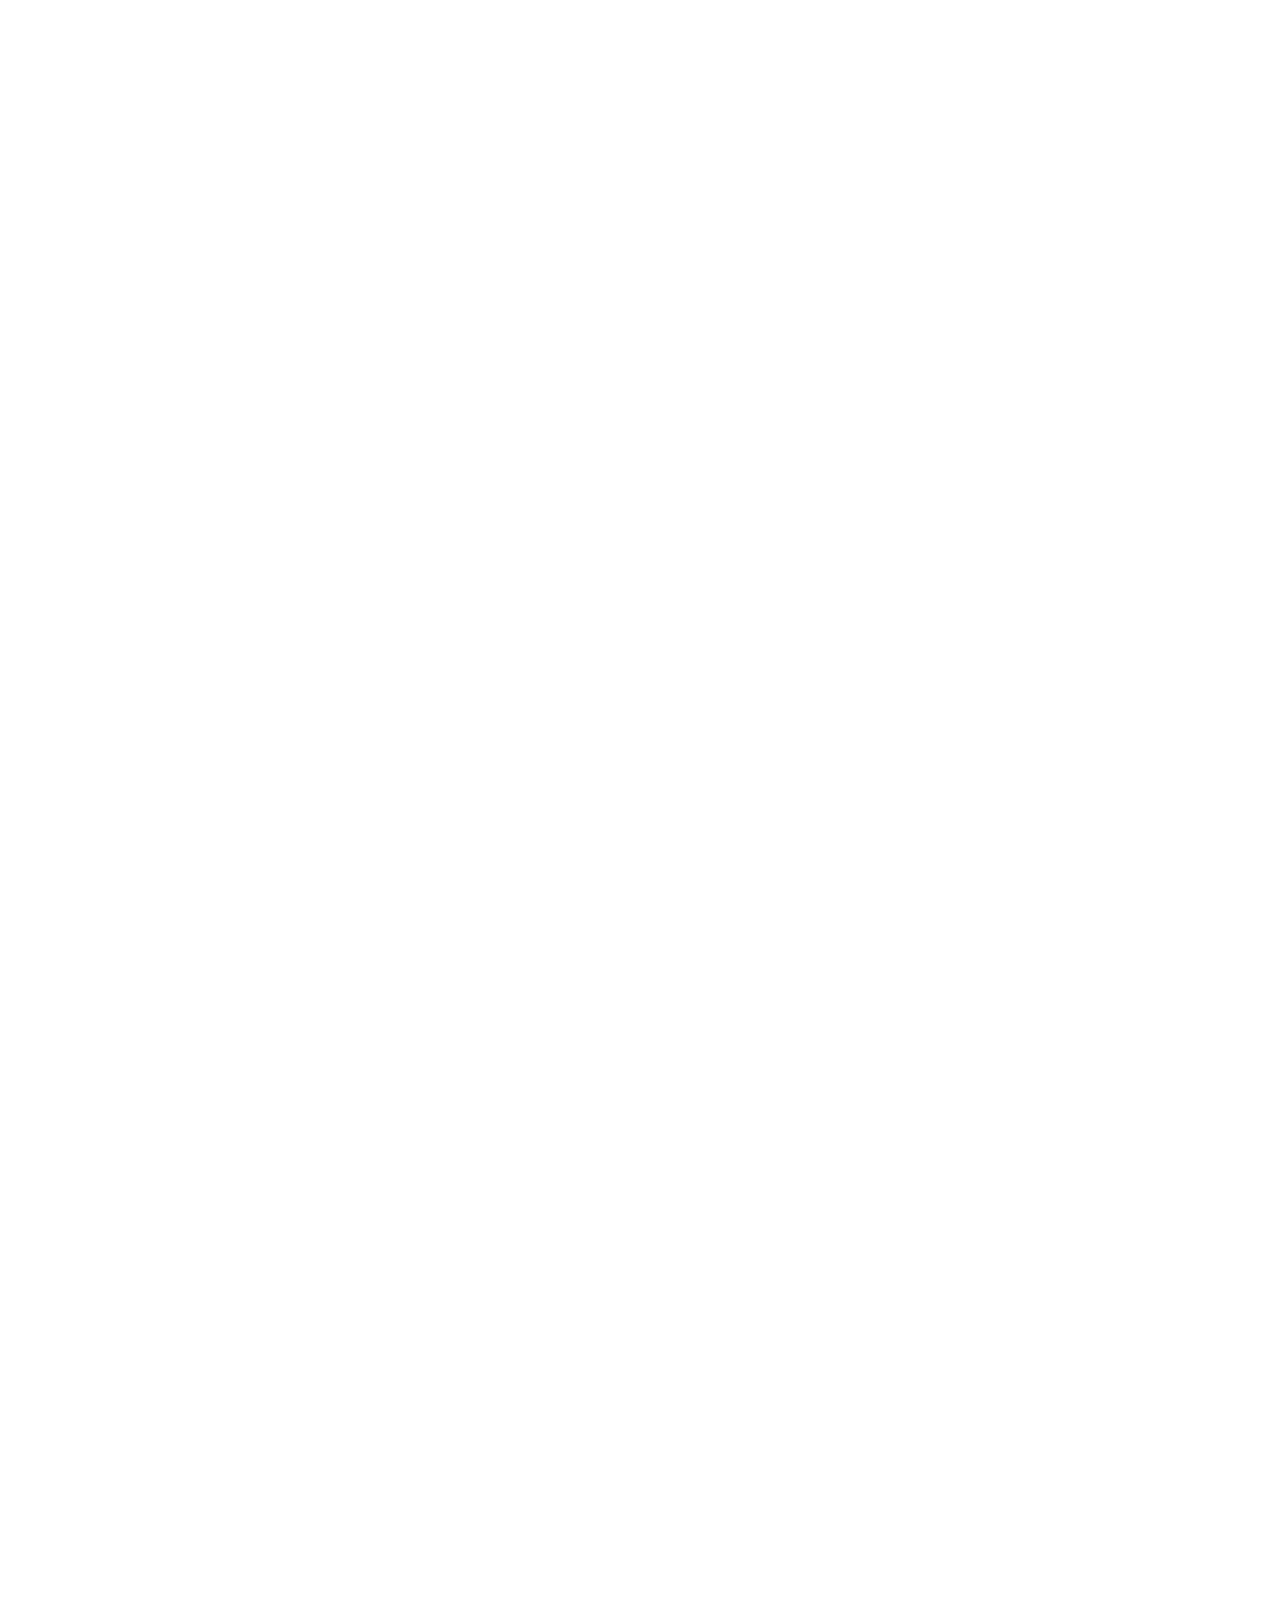
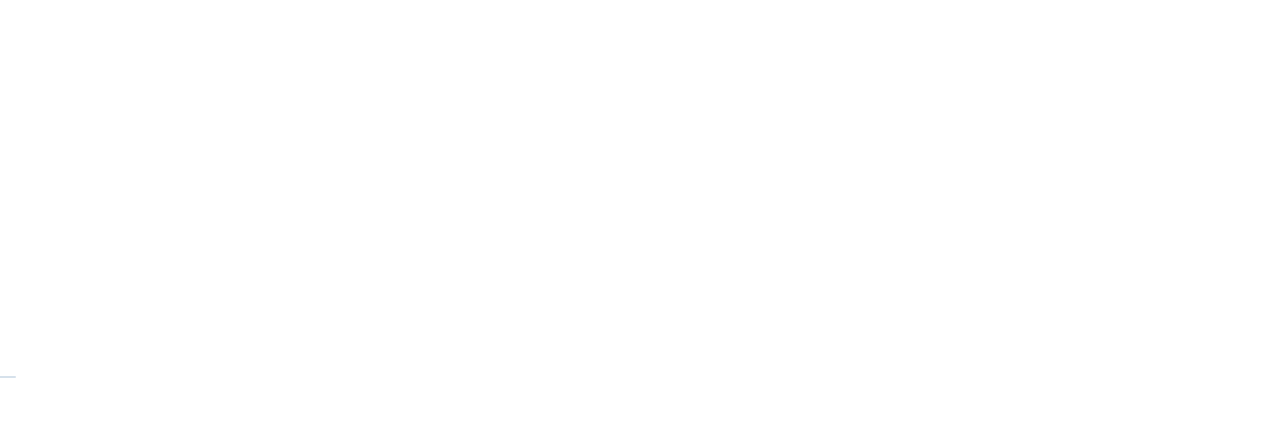
==== commit f9d45cad: "enroll html page added" ====
--- a/index.html
+++ b/index.html
@@ -26,7 +26,7 @@
                         <li><a class="nav-link" href="#beach">Beach</a></li>
                         <li><a class="nav-link" href="#lessons">Lessons</a></li>
                         <li><a class="nav-link" href="#contact">Contact</a></li>
-                        <li><a class="btn" href="">Enroll Now</a></li>
+                        <li><a class="btn" href="/enroll.html">Enroll Now</a></li>
                     </ul>
                 </nav>
             </div>
@@ -40,7 +40,7 @@
                 </div>
                 <div class="cta-enroll">
                     <input class="input" type="text" placeholder="Email">
-                    <button class="cta-btn">Enroll Now</button>
+                    <button class="cta-btn">Subscribe</button>
                 </div>
             </div>
         </section>
@@ -48,7 +48,7 @@
         <section>
             <div class="main container pdn">
                 <div class="location">
-                    <img src="./img/location.png" alt="Some boards">
+                    <img src="./img/location.webp" alt="Some boards">
                     <span class="direction">How to Get Here</span>
                     <ul class="way-to-go">
                         <li><span class="bold">Car</span> head east on Oceanview Avenue.</li>
@@ -87,7 +87,7 @@
                         <li>2 consecutive hours of class</li>
                     </ul>
                     <span class="price-sub">$ 49,00 / Lesson</span>
-                    <a class="btn-sub" href="">Enroll Now</a>
+                    <a class="btn-sub" href="/enroll.html">Enroll Now</a>
                 </div>
 
                 <div class="enroll-sub">
@@ -99,7 +99,7 @@
                         <li>3 consecutive hours of class</li>
                     </ul>
                     <span class="price-sub">$ 69,00 / Lesson</span>
-                    <a class="btn-sub" href="">Enroll Now</a>
+                    <a class="btn-sub" href="/enroll.html">Enroll Now</a>
                 </div>
 
 
@@ -112,7 +112,7 @@
                         <li>4 consecutive hours of class</li>
                     </ul>
                     <span class="price-sub">$ 99,00 / Lesson</span>
-                    <a class="btn-sub" href="">Enroll Now</a>
+                    <a class="btn-sub" href="/enroll.html">Enroll Now</a>
                 </div>
 
             </div>
@@ -138,7 +138,7 @@
             <h2 class="xl-sub">Contact</h2>
             <div class="contact-grid">
 
-                <div class="form">
+                <div class="form form-dec">
                     <form action="" id="form">
 
                         <div class="margin-b">
@@ -207,9 +207,9 @@
                 <h5 class="desc-m">Our Surf School</h5>
                 <nav class="js-menu">
                     <ul class="desc-flex">
-                        <li><a class="desc-link" href="#beach">About Surf Nest</a></li>
-                        <li><a class="desc-link" href="#lessons">Lessons</a></li>
-                        <li><a class="desc-link" href="#contact">Address & Contact</a></li>
+                        <li><a class="desc-link" href="/idex.htm#beach">About Surf Nest</a></li>
+                        <li><a class="desc-link" href="/idex.htm#lessons">Lessons</a></li>
+                        <li><a class="desc-link" href="/idex.html#contact">Address & Contact</a></li>
                     </ul>
                 </nav>
             </div>
@@ -229,7 +229,7 @@
 
         </div>
         <div class="container dev-flex">
-            <a href=""><img src="./img/logo-footer.svg" alt=""></a>
+            <a href=""><img src="./img/logo-footer.svg" alt="logo"></a>
             <p class="dev-name">Developed by Breno Tardelli ©</p>
         </div>
     </footer>
--- a/css/style.css
+++ b/css/style.css
@@ -6,3 +6,5 @@
 @import url("./sub.css");
 @import url("./video.css");
 @import url("./contact.css");
+@import url("./footer.css");
+@import url("./enroll.css");
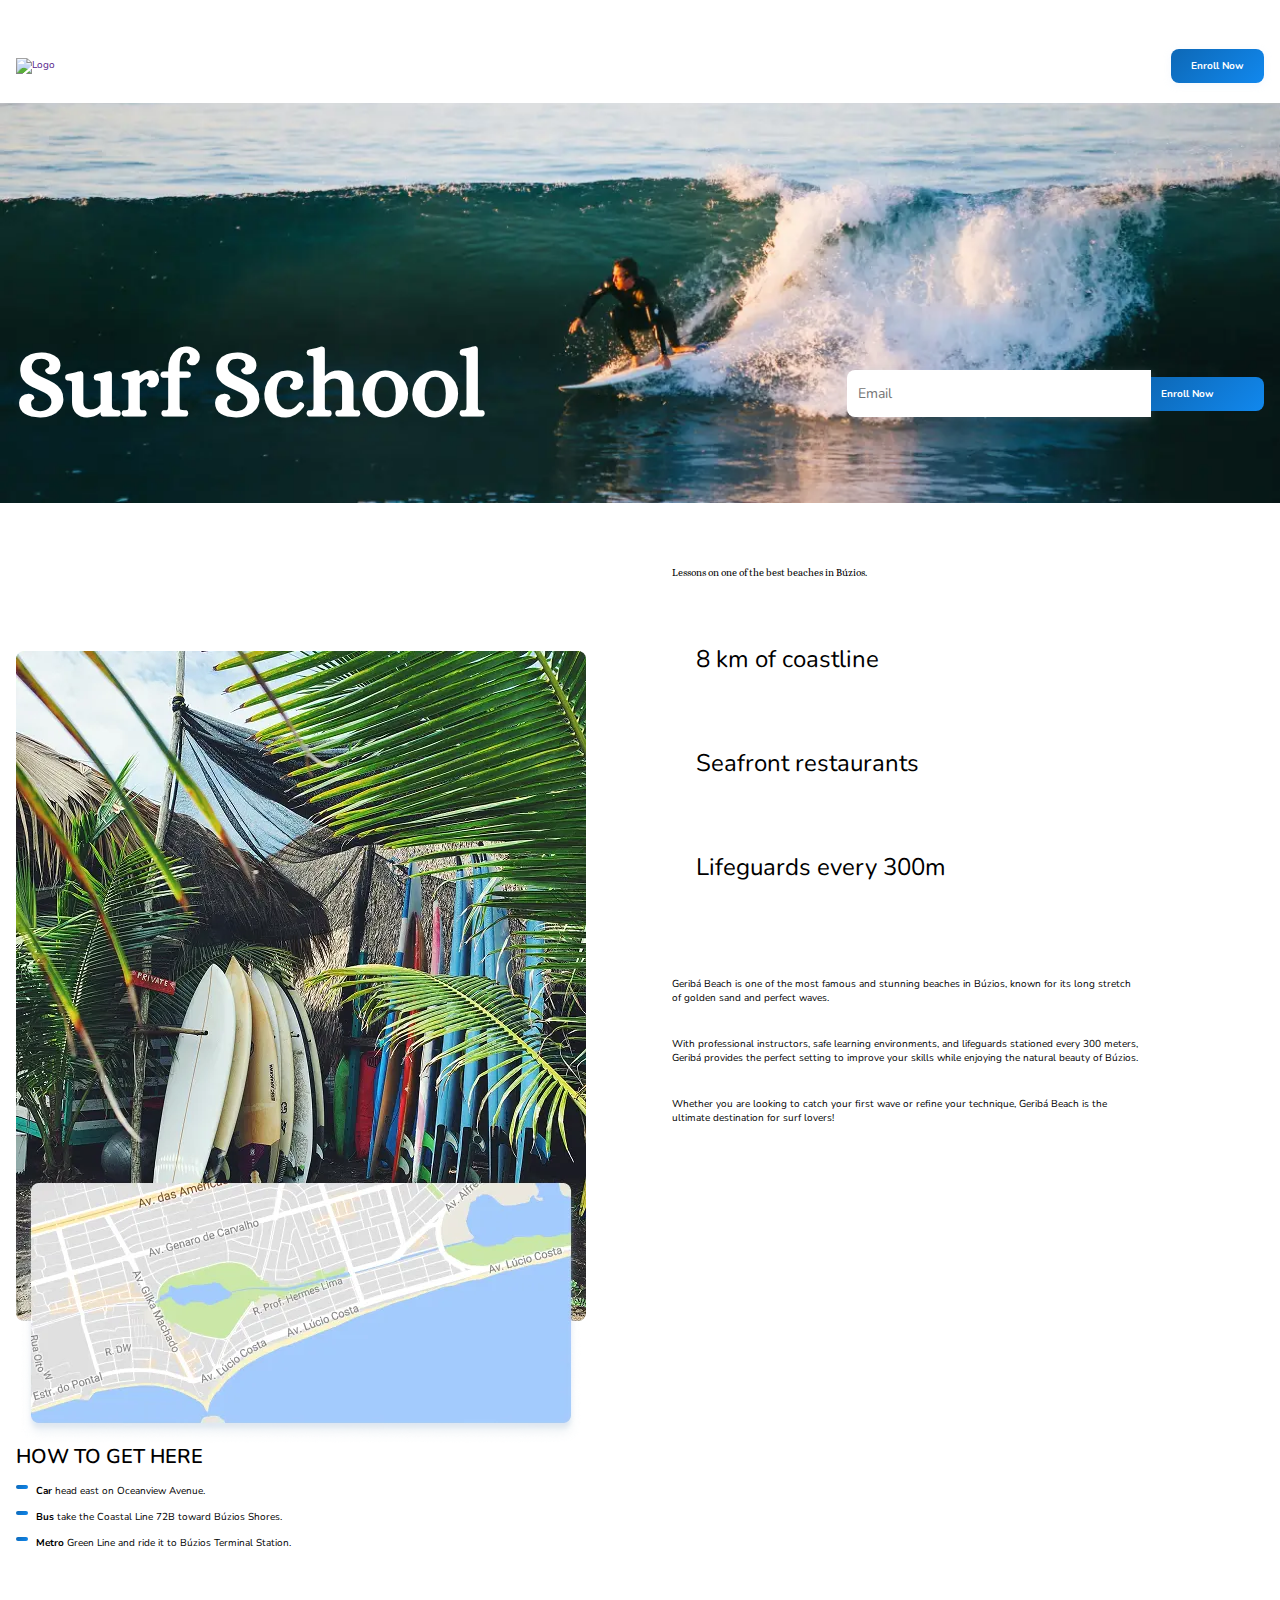
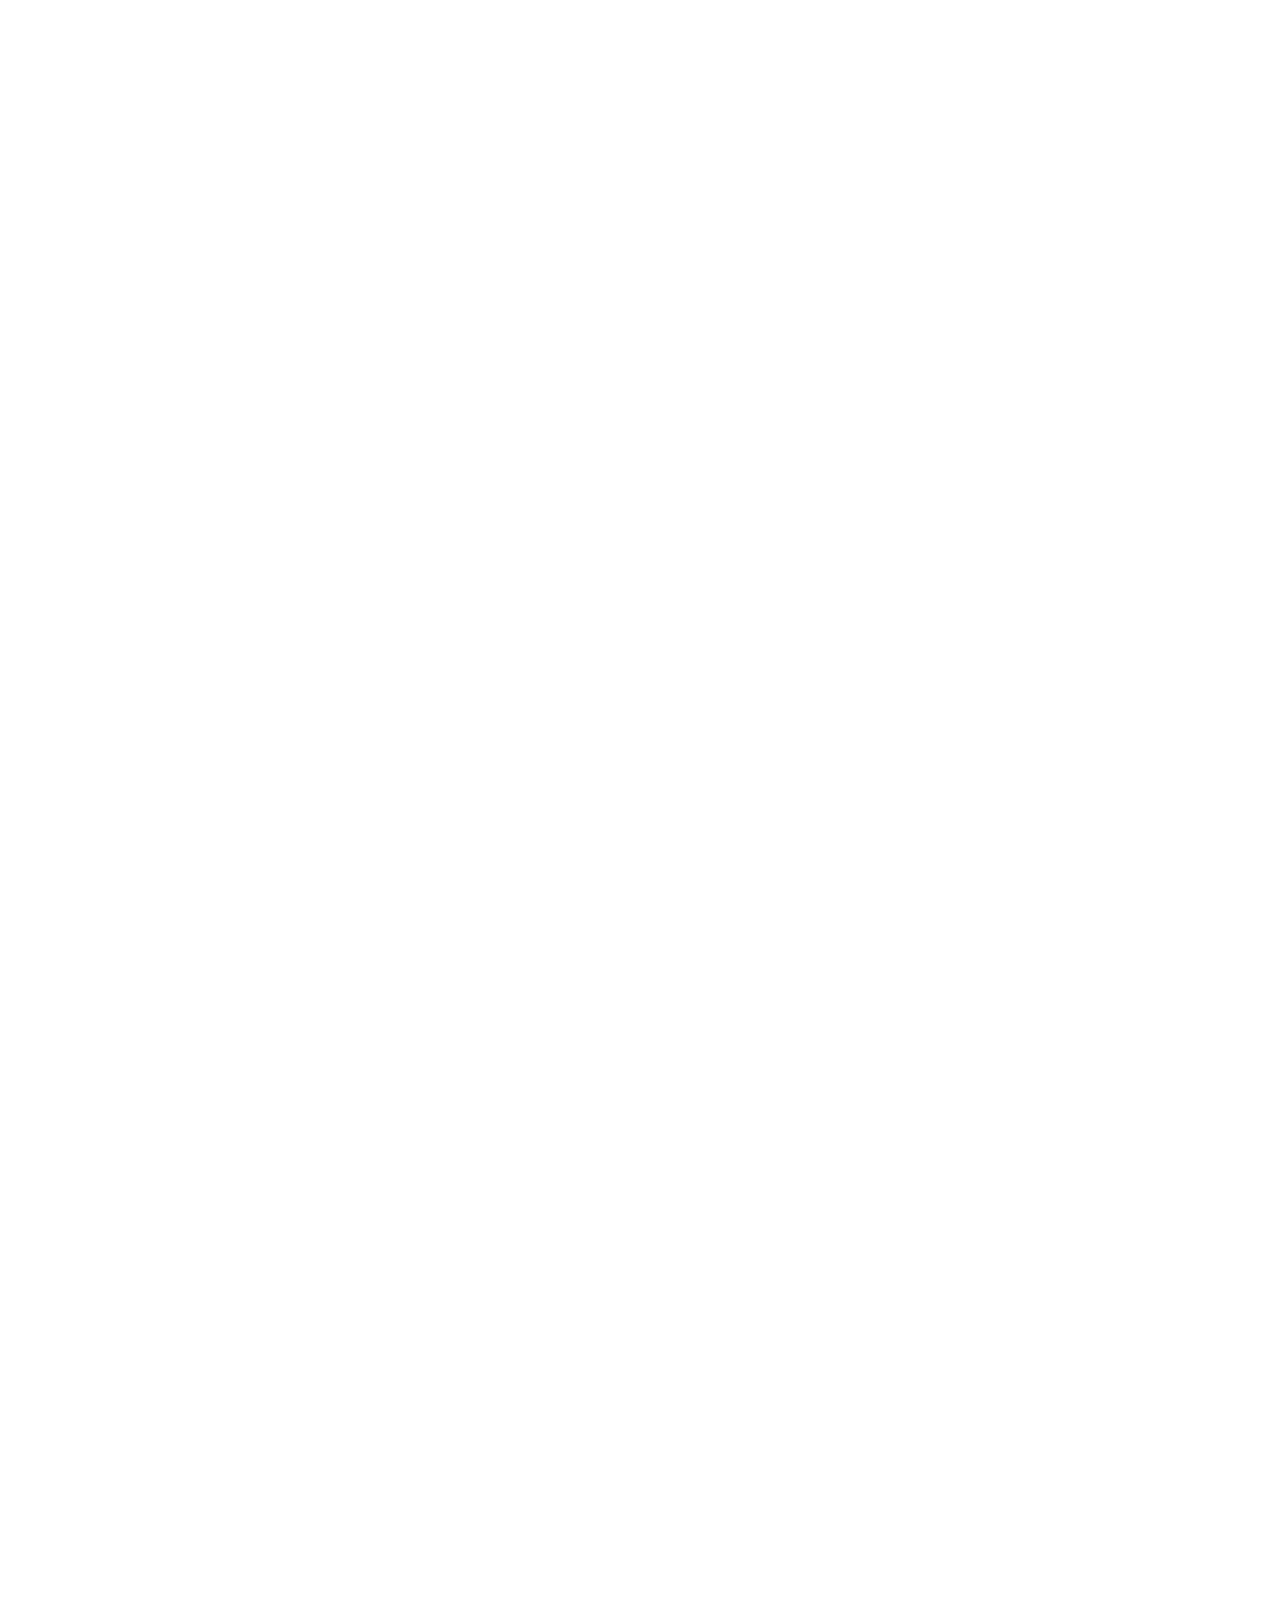
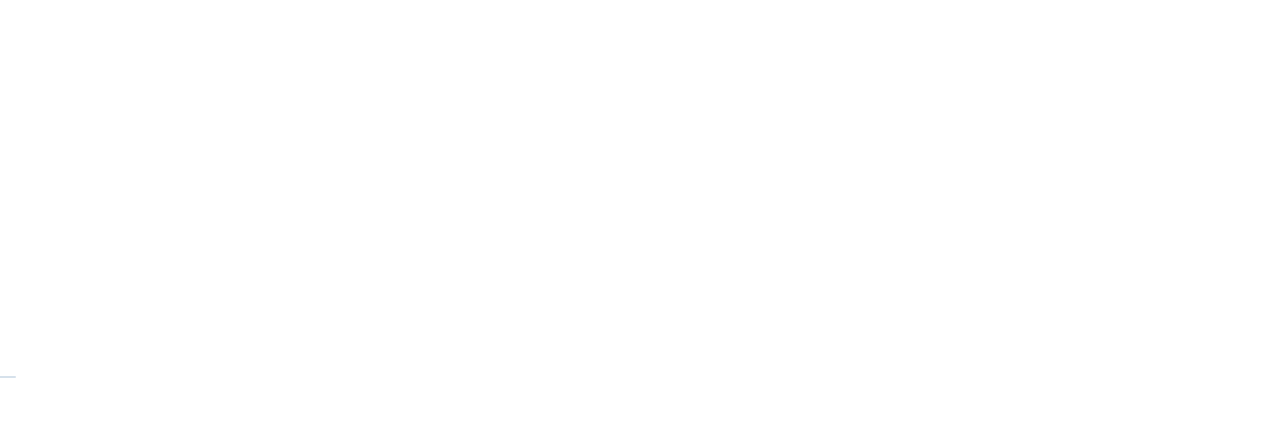
==== commit fcef6756: "btn  css and html  fixed" ====
--- a/index.html
+++ b/index.html
@@ -40,7 +40,7 @@
                 </div>
                 <div class="cta-enroll">
                     <input class="input" type="text" placeholder="Email">
-                    <button class="cta-btn">Subscribe</button>
+                    <a class="cta-btn" href="/enroll.html">Enroll Now</a>
                 </div>
             </div>
         </section>
@@ -207,9 +207,9 @@
                 <h5 class="desc-m">Our Surf School</h5>
                 <nav class="js-menu">
                     <ul class="desc-flex">
-                        <li><a class="desc-link" href="/idex.htm#beach">About Surf Nest</a></li>
-                        <li><a class="desc-link" href="/idex.htm#lessons">Lessons</a></li>
-                        <li><a class="desc-link" href="/idex.html#contact">Address & Contact</a></li>
+                        <li><a class="desc-link" href="/index.html#beach">About Surf Nest</a></li>
+                        <li><a class="desc-link" href="/index.html#lessons">Lessons</a></li>
+                        <li><a class="desc-link" href="/index.html#contact">Address & Contact</a></li>
                     </ul>
                 </nav>
             </div>
